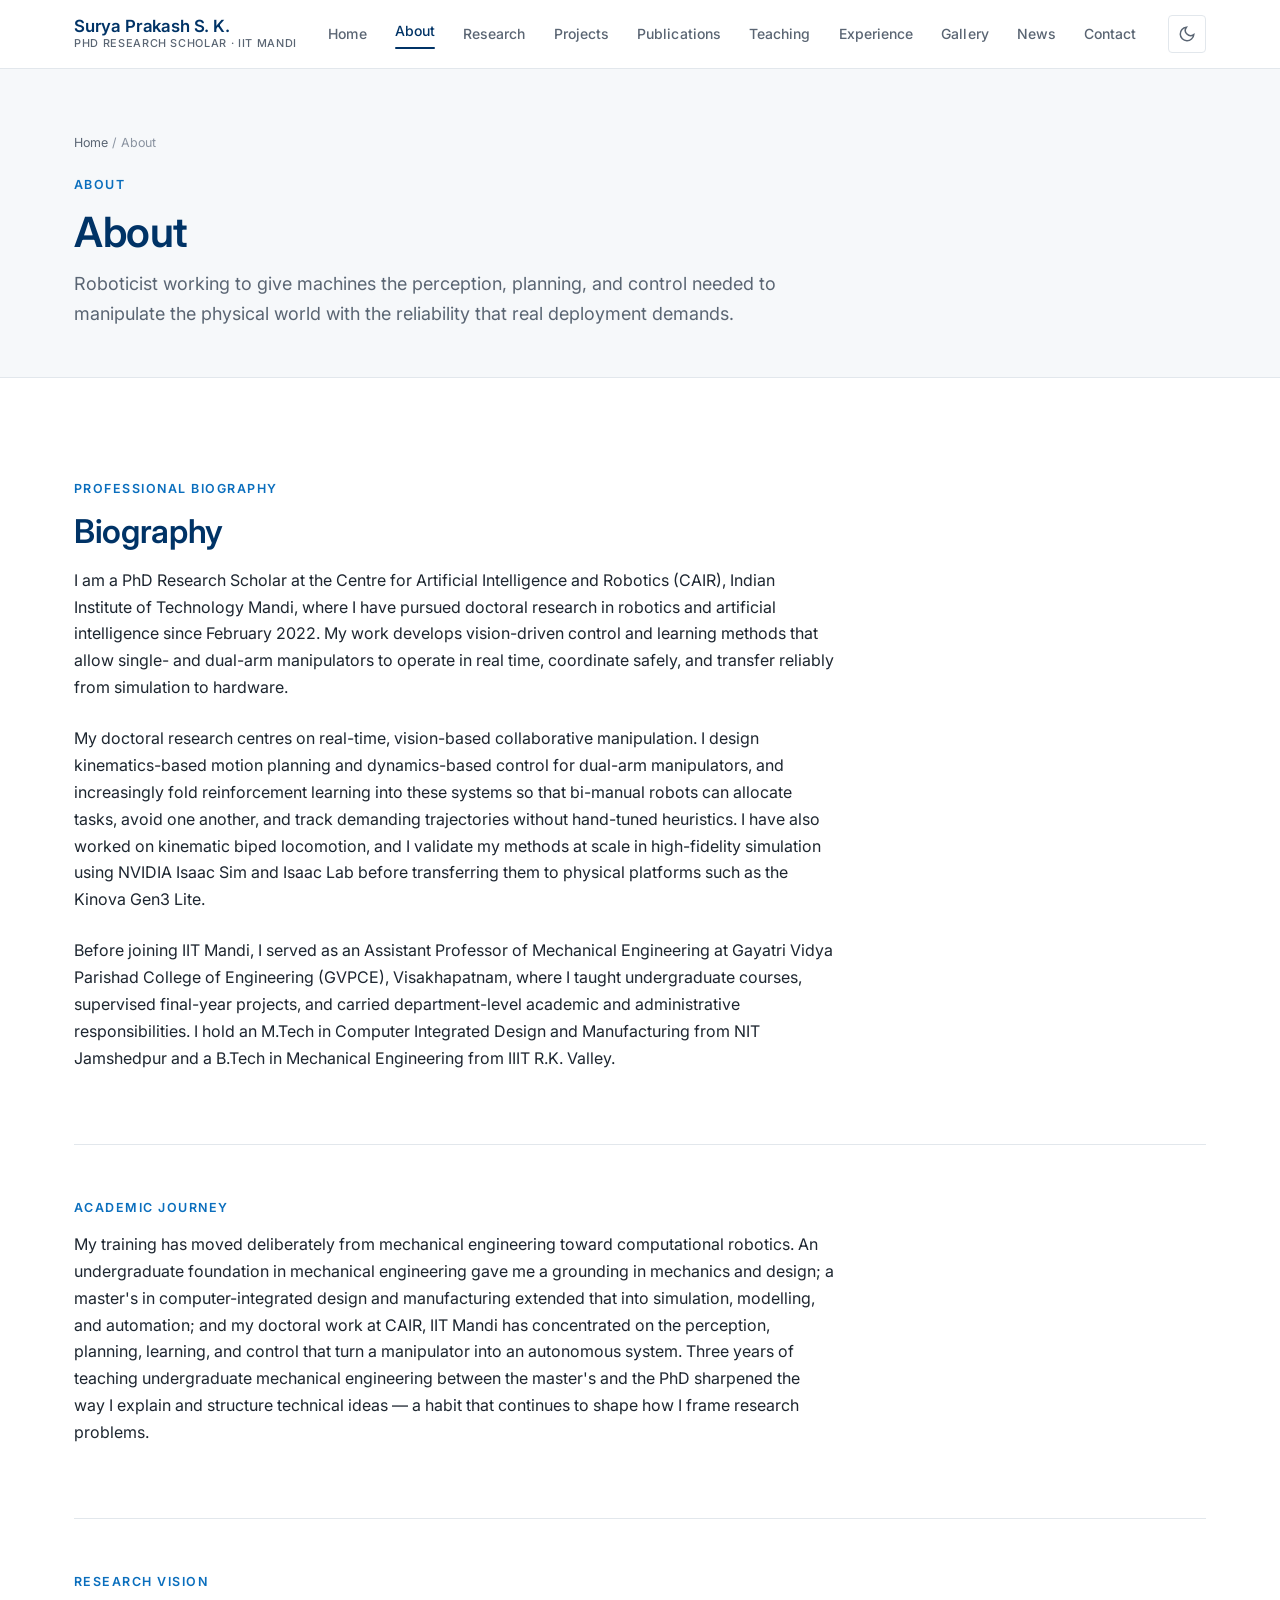
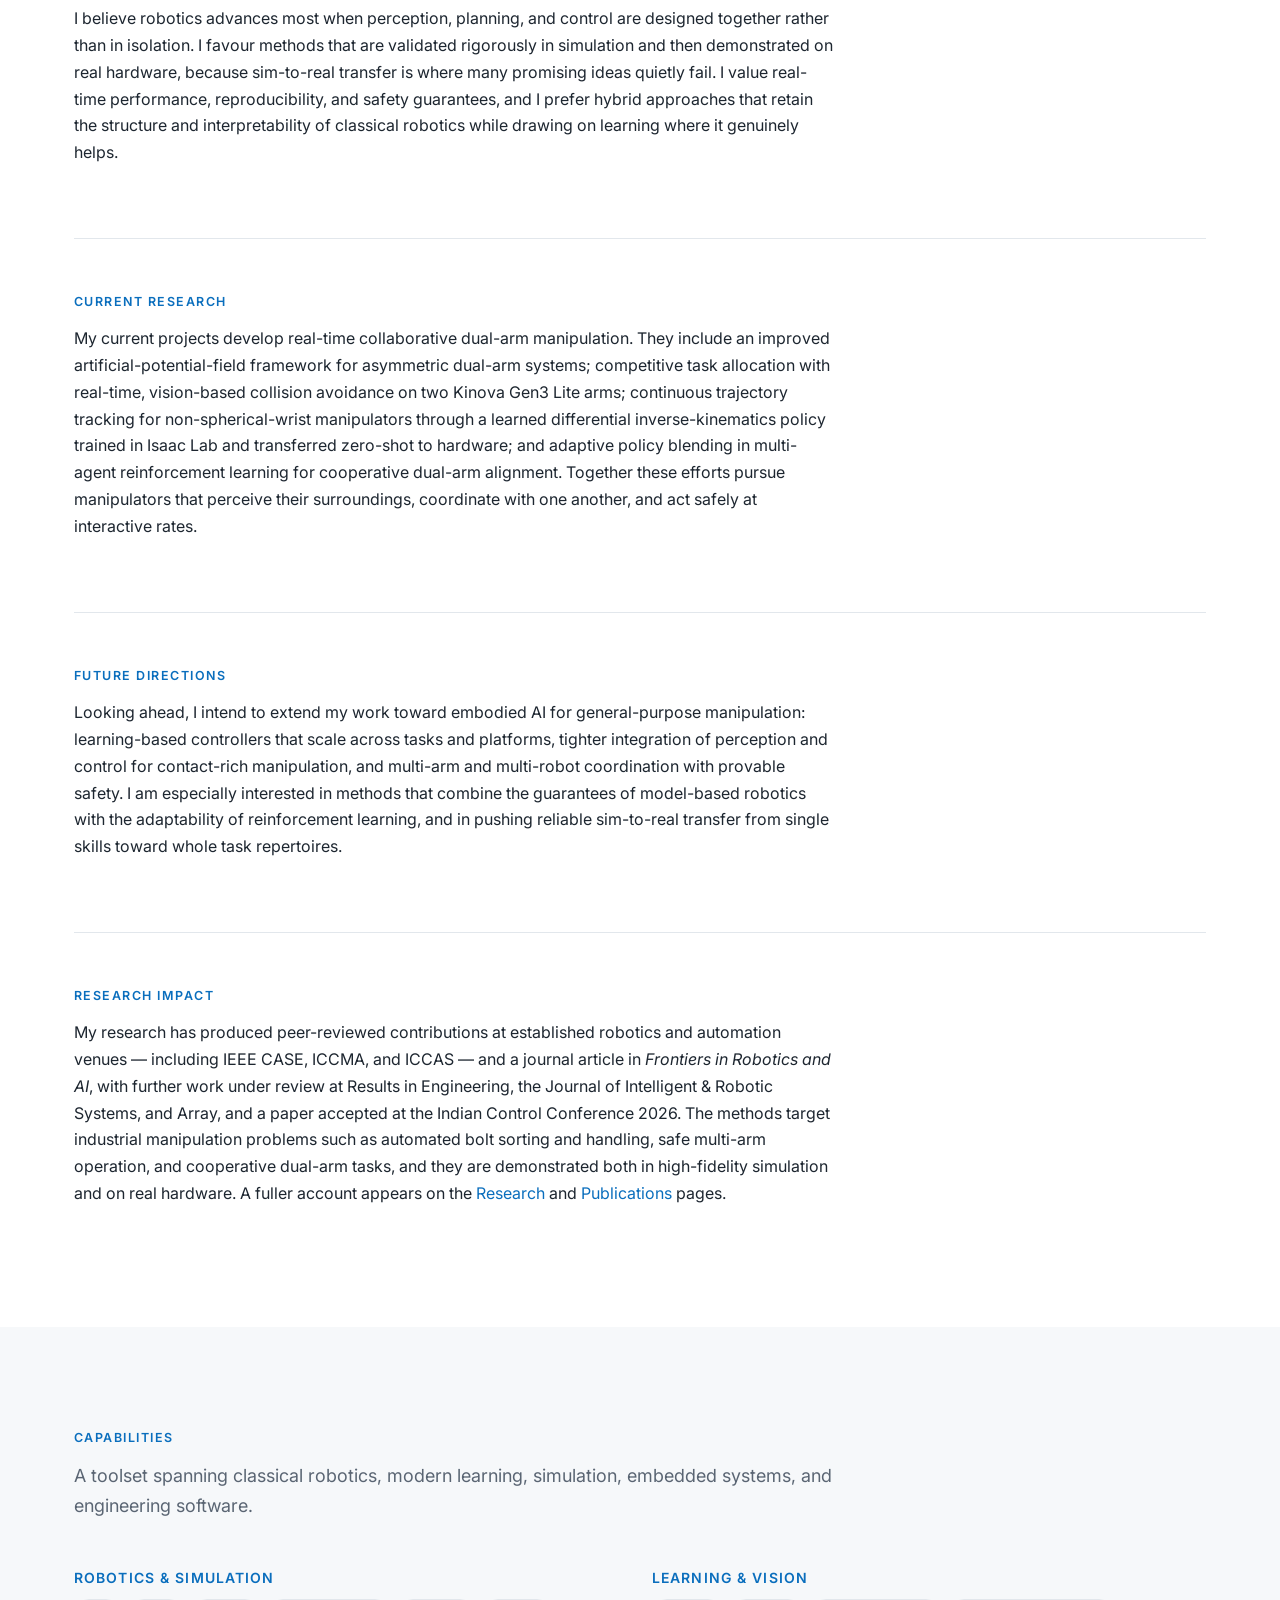
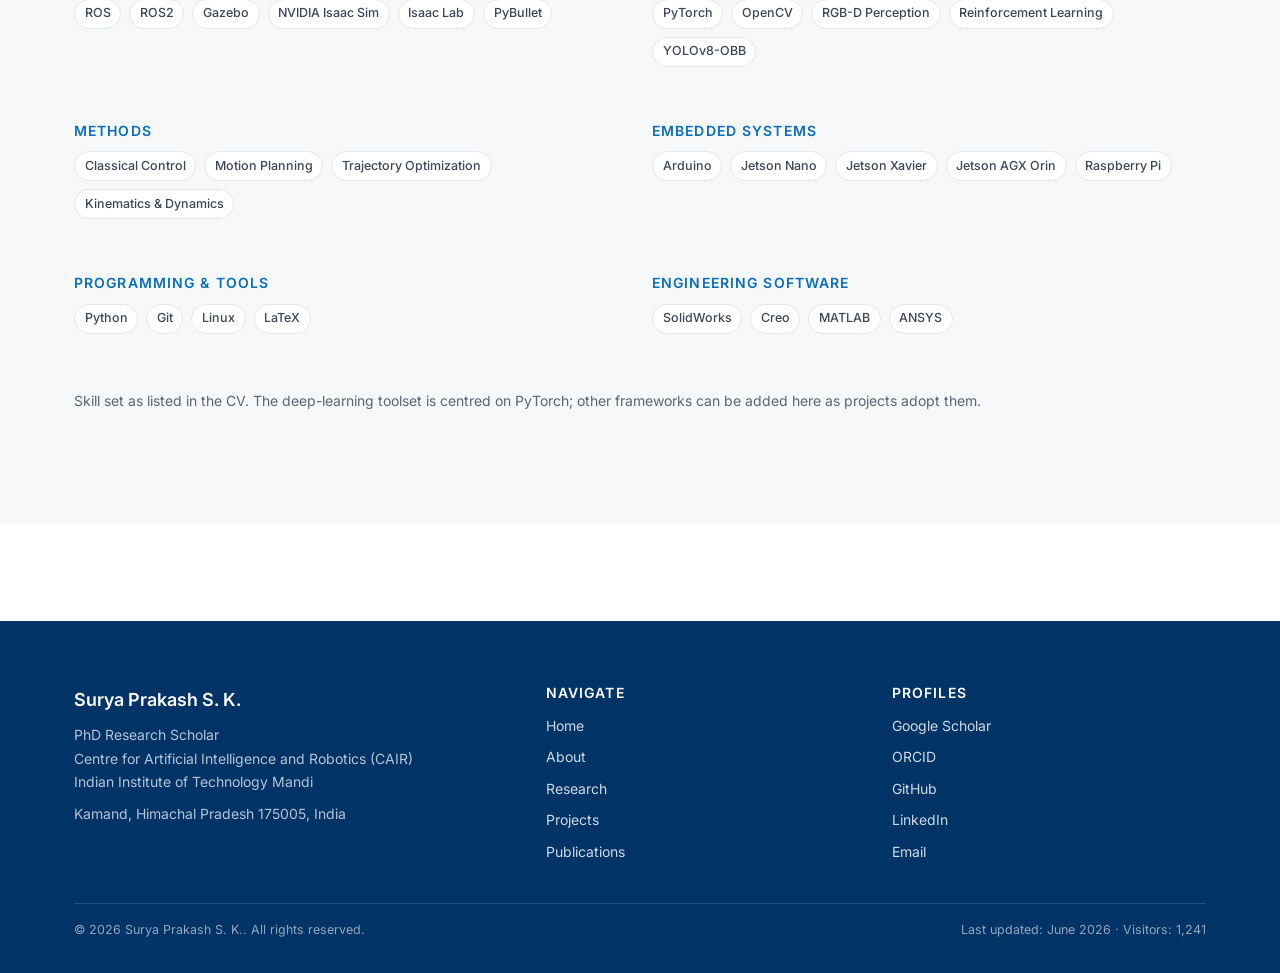
==== about.html @ 0692756a "Update venues, remove home news section, merge research vision/philosophy, dedupe About headings Co-" ====
<!DOCTYPE html>
<html lang="en" data-theme="light">
<head>
  <meta charset="UTF-8">
  <meta name="viewport" content="width=device-width, initial-scale=1.0">
  <title>About — Surya Prakash S. K. | Robotics &amp; AI, IIT Mandi</title>
  <meta name="description" content="Biography, academic journey, research vision and philosophy of Surya Prakash S. K., PhD Research Scholar at CAIR, IIT Mandi.">
  <meta name="author" content="Surya Prakash S. K.">
  <meta name="keywords" content="Robotics, Robot Learning, Reinforcement Learning, Dual-Arm Manipulation, Motion Planning, Computer Vision, Embodied AI, Isaac Sim, Isaac Lab, IIT Mandi, CAIR">
  <link rel="canonical" href="https://suryaroboticarm.github.io/mesksp.github.io/about.html">

  <!-- Open Graph / social -->
  <meta property="og:type" content="profile">
  <meta property="og:title" content="About — Surya Prakash S. K.">
  <meta property="og:description" content="Biography, research vision, and philosophy.">
  <meta property="og:url" content="https://suryaroboticarm.github.io/mesksp.github.io/about.html">
  <meta name="twitter:card" content="summary">

  <!-- Fonts -->
  <link rel="preconnect" href="https://fonts.googleapis.com">
  <link rel="preconnect" href="https://fonts.gstatic.com" crossorigin>
  <link href="https://fonts.googleapis.com/css2?family=Inter:wght@400;500;600;700&family=Source+Serif+4:opsz,wght@8..60,400;8..60,600&family=Source+Sans+3:wght@400;600&family=JetBrains+Mono:wght@400;500&display=swap" rel="stylesheet">

  <!-- Stylesheets -->
  <link rel="stylesheet" href="css/style.css">
  <link rel="stylesheet" href="css/responsive.css">
  <link rel="stylesheet" href="css/animations.css">

  <!-- Theme guard: apply saved/system theme before first paint -->
  <script>
    (function () {
      try {
        var t = localStorage.getItem('sp_theme');
        if (t !== 'light' && t !== 'dark') {
          t = (window.matchMedia && window.matchMedia('(prefers-color-scheme: dark)').matches) ? 'dark' : 'light';
        }
        document.documentElement.setAttribute('data-theme', t);
      } catch (e) {}
    })();
  </script>

  <!-- Schema.org Person metadata -->
  <script type="application/ld+json">
  {
    "@context": "https://schema.org",
    "@type": "Person",
    "name": "Surya Prakash S. K.",
    "jobTitle": "PhD Research Scholar",
    "affiliation": {
      "@type": "CollegeOrUniversity",
      "name": "Indian Institute of Technology Mandi"
    },
    "worksFor": {
      "@type": "Organization",
      "name": "Centre for Artificial Intelligence and Robotics (CAIR), IIT Mandi"
    },
    "email": "mailto:s.surya1754@gmail.com",
    "url": "https://suryaroboticarm.github.io/mesksp.github.io/",
    "sameAs": ["https://www.linkedin.com/in/surya-prakash-s-k-7517b2157/"],
    "knowsAbout": ["Robotics", "Robot Learning", "Reinforcement Learning", "Motion Planning", "Computer Vision", "Vision-Based Manipulation", "Dual-Arm Manipulation", "Embodied AI", "Robot Control"]
  }
  </script>
</head>
<body>
  <a class="skip-link" href="#main">Skip to content</a>
  <!-- Header injected by components.js -->
  <div id="site-header"></div>

  <main id="main">
    <!-- ================= PAGE INTRO ================= -->
    <section class="page-intro">
      <div class="container">
        <nav class="breadcrumb" aria-label="Breadcrumb"><a href="index.html">Home</a> / About</nav>
        <span class="eyebrow">About</span>
        <h1>About</h1>
        <p>Roboticist working to give machines the perception, planning, and control needed to manipulate the physical world with the reliability that real deployment demands.</p>
      </div>
    </section>

    <!-- ================= BIOGRAPHY ================= -->
    <section class="section">
      <div class="container">
        <div class="grid" style="grid-template-columns: 1fr; gap: var(--sp-7);">
          <div class="prose reveal">
            <span class="eyebrow">Professional biography</span>
            <h2>Biography</h2>
            <p>I am a PhD Research Scholar at the Centre for Artificial Intelligence and Robotics (CAIR), Indian Institute of Technology Mandi, where I have pursued doctoral research in robotics and artificial intelligence since February 2022. My work develops vision-driven control and learning methods that allow single- and dual-arm manipulators to operate in real time, coordinate safely, and transfer reliably from simulation to hardware.</p>
            <p>My doctoral research centres on real-time, vision-based collaborative manipulation. I design kinematics-based motion planning and dynamics-based control for dual-arm manipulators, and increasingly fold reinforcement learning into these systems so that bi-manual robots can allocate tasks, avoid one another, and track demanding trajectories without hand-tuned heuristics. I have also worked on kinematic biped locomotion, and I validate my methods at scale in high-fidelity simulation using NVIDIA Isaac Sim and Isaac Lab before transferring them to physical platforms such as the Kinova Gen3 Lite.</p>
            <p>Before joining IIT Mandi, I served as an Assistant Professor of Mechanical Engineering at Gayatri Vidya Parishad College of Engineering (GVPCE), Visakhapatnam, where I taught undergraduate courses, supervised final-year projects, and carried department-level academic and administrative responsibilities. I hold an M.Tech in Computer Integrated Design and Manufacturing from NIT Jamshedpur and a B.Tech in Mechanical Engineering from IIIT R.K. Valley.</p>
          </div>

          <hr class="rule">

          <div class="prose reveal">
            <span class="eyebrow">Academic journey</span>
            <p>My training has moved deliberately from mechanical engineering toward computational robotics. An undergraduate foundation in mechanical engineering gave me a grounding in mechanics and design; a master's in computer-integrated design and manufacturing extended that into simulation, modelling, and automation; and my doctoral work at CAIR, IIT Mandi has concentrated on the perception, planning, learning, and control that turn a manipulator into an autonomous system. Three years of teaching undergraduate mechanical engineering between the master's and the PhD sharpened the way I explain and structure technical ideas — a habit that continues to shape how I frame research problems.</p>
          </div>

          <hr class="rule">

          <div class="prose reveal">
            <span class="eyebrow">Research vision</span>
            <p>I believe robotics advances most when perception, planning, and control are designed together rather than in isolation. I favour methods that are validated rigorously in simulation and then demonstrated on real hardware, because sim-to-real transfer is where many promising ideas quietly fail. I value real-time performance, reproducibility, and safety guarantees, and I prefer hybrid approaches that retain the structure and interpretability of classical robotics while drawing on learning where it genuinely helps.</p>
          </div>

          <hr class="rule">

          <div class="prose reveal">
            <span class="eyebrow">Current research</span>
            <p>My current projects develop real-time collaborative dual-arm manipulation. They include an improved artificial-potential-field framework for asymmetric dual-arm systems; competitive task allocation with real-time, vision-based collision avoidance on two Kinova Gen3 Lite arms; continuous trajectory tracking for non-spherical-wrist manipulators through a learned differential inverse-kinematics policy trained in Isaac Lab and transferred zero-shot to hardware; and adaptive policy blending in multi-agent reinforcement learning for cooperative dual-arm alignment. Together these efforts pursue manipulators that perceive their surroundings, coordinate with one another, and act safely at interactive rates.</p>
          </div>

          <hr class="rule">

          <div class="prose reveal">
            <span class="eyebrow">Future directions</span>
            <p>Looking ahead, I intend to extend my work toward embodied AI for general-purpose manipulation: learning-based controllers that scale across tasks and platforms, tighter integration of perception and control for contact-rich manipulation, and multi-arm and multi-robot coordination with provable safety. I am especially interested in methods that combine the guarantees of model-based robotics with the adaptability of reinforcement learning, and in pushing reliable sim-to-real transfer from single skills toward whole task repertoires.</p>
          </div>

          <hr class="rule">

          <div class="prose reveal">
            <span class="eyebrow">Research impact</span>
            <p>My research has produced peer-reviewed contributions at established robotics and automation venues — including IEEE CASE, ICCMA, and ICCAS — and a journal article in <em>Frontiers in Robotics and AI</em>, with further work under review at Results in Engineering, the Journal of Intelligent &amp; Robotic Systems, and Array, and a paper accepted at the Indian Control Conference 2026. The methods target industrial manipulation problems such as automated bolt sorting and handling, safe multi-arm operation, and cooperative dual-arm tasks, and they are demonstrated both in high-fidelity simulation and on real hardware. A fuller account appears on the <a href="research.html">Research</a> and <a href="publications.html">Publications</a> pages.</p>
          </div>
        </div>
      </div>
    </section>

    <!-- ================= TECHNICAL SKILLS ================= -->
    <section class="section section--alt">
      <div class="container">
        <div class="section-head reveal">
          <span class="eyebrow">Capabilities</span>
          <p>A toolset spanning classical robotics, modern learning, simulation, embedded systems, and engineering software.</p>
        </div>

        <div class="grid grid-2 reveal">
          <div class="skill-group">
            <h4>Robotics &amp; Simulation</h4>
            <div class="skill-list">
              <span class="tag">ROS</span><span class="tag">ROS2</span><span class="tag">Gazebo</span>
              <span class="tag">NVIDIA Isaac Sim</span><span class="tag">Isaac Lab</span><span class="tag">PyBullet</span>
            </div>
          </div>
          <div class="skill-group">
            <h4>Learning &amp; Vision</h4>
            <div class="skill-list">
              <span class="tag">PyTorch</span><span class="tag">OpenCV</span><span class="tag">RGB-D Perception</span>
              <span class="tag">Reinforcement Learning</span><span class="tag">YOLOv8-OBB</span>
            </div>
          </div>
          <div class="skill-group">
            <h4>Methods</h4>
            <div class="skill-list">
              <span class="tag">Classical Control</span><span class="tag">Motion Planning</span>
              <span class="tag">Trajectory Optimization</span><span class="tag">Kinematics &amp; Dynamics</span>
            </div>
          </div>
          <div class="skill-group">
            <h4>Embedded Systems</h4>
            <div class="skill-list">
              <span class="tag">Arduino</span><span class="tag">Jetson Nano</span><span class="tag">Jetson Xavier</span>
              <span class="tag">Jetson AGX Orin</span><span class="tag">Raspberry Pi</span>
            </div>
          </div>
          <div class="skill-group">
            <h4>Programming &amp; Tools</h4>
            <div class="skill-list">
              <span class="tag">Python</span><span class="tag">Git</span><span class="tag">Linux</span><span class="tag">LaTeX</span>
            </div>
          </div>
          <div class="skill-group">
            <h4>Engineering Software</h4>
            <div class="skill-list">
              <span class="tag">SolidWorks</span><span class="tag">Creo</span><span class="tag">MATLAB</span><span class="tag">ANSYS</span>
            </div>
          </div>
        </div>
        <p class="muted" style="margin-top: var(--sp-5); font-size: var(--fs-sm);">Skill set as listed in the CV. The deep-learning toolset is centred on PyTorch; other frameworks can be added here as projects adopt them.</p>
      </div>
    </section>
  </main>

  <!-- Footer injected by components.js -->
  <div id="site-footer"></div>

  <!-- Scripts (order matters: config → theme → renderers → bootstrap) -->
  <script src="js/components.js"></script>
  <script src="js/darkmode.js"></script>
  <script src="js/main.js"></script>
</body>
</html>
---- css/style.css ----
/* ==========================================================================
   Surya Prakash S. K. — Academic Research Website
   style.css  |  Core design system: tokens, typography, layout, components
   --------------------------------------------------------------------------
   Section index:
     1.  Design tokens (color, type, spacing, theming)
     2.  Reset & base elements
     3.  Typography scale
     4.  Layout primitives (container, section, grid)
     5.  Site header / sticky navigation
     6.  Site footer
     7.  Buttons & links
     8.  Eyebrows, dividers, section headers
     9.  Hero (home)
     10. Cards (research, project, publication, news, gallery)
     11. Profile / contact link rail
     12. Tables, badges, tags, pills
     13. Timeline
     14. Stats band
     15. Forms / search & filter controls
     16. Skill matrix
     17. Back-to-top, utilities, accessibility
   ========================================================================== */

/* ==========================================================================
   1. DESIGN TOKENS
   ========================================================================== */
:root {
  /* Brand palette ------------------------------------------------------- */
  --navy:           #003366;   /* primary institutional navy            */
  --navy-700:       #002a52;   /* deep navy for hovers / footer         */
  --navy-300:       #2f5c8a;   /* lighter navy for secondary accents    */
  --accent:         #0a6ebd;   /* restrained link / focus accent        */
  --accent-soft:    #e8f0f8;   /* faint navy tint for fills             */

  /* Neutral ramp -------------------------------------------------------- */
  --black:          #14181d;
  --ink:            #1d2630;   /* primary body text                     */
  --gray-700:       #3c4655;
  --gray-500:       #5a6573;   /* secondary text                        */
  --gray-400:       #8a93a0;
  --gray-300:       #c3cad3;
  --gray-200:       #e2e7ec;   /* hairline rules                        */
  --gray-100:       #eef1f4;   /* subtle surfaces                       */
  --gray-50:        #f6f8fa;   /* page alt surface                      */
  --white:          #ffffff;

  /* Semantic surface / text (light theme defaults) ---------------------- */
  --bg:             var(--white);
  --bg-alt:         var(--gray-50);
  --surface:        var(--white);
  --surface-2:      var(--gray-50);
  --text:           var(--ink);
  --text-soft:      var(--gray-500);
  --text-faint:     var(--gray-400);
  --heading:        var(--navy);
  --rule:           var(--gray-200);
  --rule-strong:    var(--gray-300);
  --link:           var(--accent);
  --link-hover:     var(--navy);
  --chip-bg:        var(--gray-100);
  --chip-text:      var(--gray-700);
  --header-bg:      rgba(255, 255, 255, 0.88);
  --shadow-sm:      0 1px 2px rgba(20, 24, 29, 0.05);
  --shadow-md:      0 6px 22px rgba(20, 24, 29, 0.08);
  --shadow-lg:      0 14px 40px rgba(20, 24, 29, 0.10);

  /* Typography ---------------------------------------------------------- */
  --font-sans: "Inter", "Source Sans 3", "Roboto", system-ui, -apple-system,
               "Segoe UI", Helvetica, Arial, sans-serif;
  --font-serif: "Source Serif 4", Georgia, "Times New Roman", serif;
  --font-mono: "JetBrains Mono", ui-monospace, "SFMono-Regular", Menlo,
               Consolas, monospace;

  /* Modular type scale (1.200 minor third) ------------------------------ */
  --fs-xs:   0.78rem;
  --fs-sm:   0.875rem;
  --fs-base: 1rem;
  --fs-md:   1.125rem;
  --fs-lg:   1.35rem;
  --fs-xl:   1.62rem;
  --fs-2xl:  2.05rem;
  --fs-3xl:  2.6rem;
  --fs-4xl:  3.35rem;

  --lh-tight: 1.18;
  --lh-snug:  1.35;
  --lh-body:  1.68;

  /* Spacing scale ------------------------------------------------------- */
  --sp-1: 0.25rem;
  --sp-2: 0.5rem;
  --sp-3: 0.75rem;
  --sp-4: 1rem;
  --sp-5: 1.5rem;
  --sp-6: 2rem;
  --sp-7: 3rem;
  --sp-8: 4rem;
  --sp-9: 6rem;

  /* Geometry ------------------------------------------------------------ */
  --radius-sm: 4px;
  --radius:    8px;
  --radius-lg: 14px;
  --maxw:      1180px;
  --maxw-prose: 760px;
  --header-h:  68px;

  --transition: 180ms cubic-bezier(0.4, 0, 0.2, 1);
}

/* Dark theme override -------------------------------------------------- */
:root[data-theme="dark"] {
  --bg:          #0e141b;
  --bg-alt:      #121a23;
  --surface:     #161f29;
  --surface-2:   #1b2530;
  --text:        #dde3ea;
  --text-soft:   #9aa6b4;
  --text-faint:  #6f7c8b;
  --heading:     #cfe0f3;
  --rule:        #243140;
  --rule-strong: #324153;
  --link:        #5aa9e6;
  --link-hover:  #8fc4f0;
  --chip-bg:     #1d2935;
  --chip-text:   #c0cad6;
  --accent-soft: #14283c;
  --header-bg:   rgba(14, 20, 27, 0.86);
  --shadow-sm:   0 1px 2px rgba(0, 0, 0, 0.4);
  --shadow-md:   0 6px 22px rgba(0, 0, 0, 0.45);
  --shadow-lg:   0 14px 40px rgba(0, 0, 0, 0.5);
}

/* ==========================================================================
   2. RESET & BASE
   ========================================================================== */
*, *::before, *::after { box-sizing: border-box; }

html {
  scroll-behavior: smooth;
  scroll-padding-top: calc(var(--header-h) + 12px);
  -webkit-text-size-adjust: 100%;
}

body {
  margin: 0;
  font-family: var(--font-sans);
  font-size: var(--fs-base);
  line-height: var(--lh-body);
  color: var(--text);
  background: var(--bg);
  font-feature-settings: "kern", "liga", "calt";
  -webkit-font-smoothing: antialiased;
  -moz-osx-font-smoothing: grayscale;
  transition: background-color var(--transition), color var(--transition);
}

img, svg, video { max-width: 100%; height: auto; display: block; }
ul, ol { margin: 0; padding: 0; }
li { list-style: none; }

a { color: var(--link); text-decoration: none; transition: color var(--transition); }
a:hover { color: var(--link-hover); }

::selection { background: var(--navy); color: #fff; }

/* ==========================================================================
   3. TYPOGRAPHY
   ========================================================================== */
h1, h2, h3, h4 {
  color: var(--heading);
  line-height: var(--lh-tight);
  margin: 0 0 var(--sp-4);
  font-weight: 600;
  letter-spacing: -0.01em;
}
h1 { font-size: var(--fs-3xl); }
h2 { font-size: var(--fs-2xl); }
h3 { font-size: var(--fs-xl); }
h4 { font-size: var(--fs-lg); }

p { margin: 0 0 var(--sp-4); color: var(--text); }
p.lead {
  font-size: var(--fs-md);
  line-height: var(--lh-body);
  color: var(--text-soft);
}

strong { font-weight: 650; color: var(--text); }
small { font-size: var(--fs-sm); color: var(--text-soft); }

.serif { font-family: var(--font-serif); }
.mono  { font-family: var(--font-mono); }

/* ==========================================================================
   4. LAYOUT PRIMITIVES
   ========================================================================== */
.container {
  width: 100%;
  max-width: var(--maxw);
  margin-inline: auto;
  padding-inline: var(--sp-5);
}

.section { padding-block: var(--sp-9); }
.section--tight { padding-block: var(--sp-8); }
.section--alt { background: var(--bg-alt); }

.prose { max-width: var(--maxw-prose); }
.prose p { margin-bottom: var(--sp-5); }
.prose h3 { margin-top: var(--sp-6); margin-bottom: var(--sp-3); font-size: var(--fs-lg); }

/* Reusable bulleted list (the global reset removes markers by default) */
ul.bullets { padding-left: var(--sp-5); margin-bottom: var(--sp-5); }
ul.bullets li { list-style: disc; margin-bottom: var(--sp-2); color: var(--text); }
.prose ul.bullets li { margin-bottom: var(--sp-2); }

.grid { display: grid; gap: var(--sp-5); }
.grid-2 { grid-template-columns: repeat(2, 1fr); }
.grid-3 { grid-template-columns: repeat(3, 1fr); }
.grid-auto { grid-template-columns: repeat(auto-fill, minmax(300px, 1fr)); }

.stack-1 > * + * { margin-top: var(--sp-1); }
.stack-2 > * + * { margin-top: var(--sp-2); }
.stack-3 > * + * { margin-top: var(--sp-3); }

/* ==========================================================================
   5. SITE HEADER / STICKY NAVIGATION
   ========================================================================== */
.site-header {
  position: sticky;
  top: 0;
  z-index: 100;
  background: var(--header-bg);
  backdrop-filter: saturate(180%) blur(12px);
  -webkit-backdrop-filter: saturate(180%) blur(12px);
  border-bottom: 1px solid var(--rule);
}
.nav {
  display: flex;
  align-items: center;
  justify-content: space-between;
  height: var(--header-h);
  gap: var(--sp-4);
}
.nav__brand {
  display: flex;
  flex-direction: column;
  line-height: 1.05;
  color: var(--heading);
  font-weight: 600;
}
.nav__brand .name { font-size: 1.05rem; letter-spacing: -0.01em; }
.nav__brand .role {
  font-size: 0.68rem;
  font-weight: 500;
  letter-spacing: 0.06em;
  text-transform: uppercase;
  color: var(--text-soft);
  margin-top: 2px;
}
.nav__menu {
  display: flex;
  align-items: center;
  gap: var(--sp-1);
}
.nav__link {
  display: inline-block;
  padding: var(--sp-2) var(--sp-3);
  font-size: var(--fs-sm);
  font-weight: 500;
  color: var(--text-soft);
  border-radius: var(--radius-sm);
  letter-spacing: 0.005em;
}
.nav__link:hover { color: var(--heading); background: var(--chip-bg); }
.nav__link.is-active { color: var(--navy); }
:root[data-theme="dark"] .nav__link.is-active { color: var(--link); }
.nav__link.is-active::after {
  content: "";
  display: block;
  height: 2px;
  background: var(--navy);
  margin-top: 4px;
  border-radius: 2px;
}
:root[data-theme="dark"] .nav__link.is-active::after { background: var(--link); }

.nav__controls { display: flex; align-items: center; gap: var(--sp-2); }

.icon-btn {
  display: inline-flex;
  align-items: center;
  justify-content: center;
  width: 38px; height: 38px;
  border: 1px solid var(--rule);
  background: var(--surface);
  color: var(--text-soft);
  border-radius: var(--radius-sm);
  cursor: pointer;
  transition: var(--transition);
}
.icon-btn:hover { color: var(--heading); border-color: var(--rule-strong); }
.icon-btn svg { width: 18px; height: 18px; }

.nav__toggle { display: none; }

/* Mobile menu panel */
.nav__menu.is-open { display: flex; }

/* ==========================================================================
   6. SITE FOOTER
   ========================================================================== */
.site-footer {
  background: var(--navy);
  color: #cfdae7;
  padding-block: var(--sp-8) var(--sp-6);
  margin-top: var(--sp-9);
}
:root[data-theme="dark"] .site-footer { background: #0a121c; border-top: 1px solid var(--rule); }
.site-footer a { color: #cfdae7; }
.site-footer a:hover { color: #fff; }
.footer-grid {
  display: grid;
  grid-template-columns: 1.4fr 1fr 1fr;
  gap: var(--sp-6);
  margin-bottom: var(--sp-6);
}
.footer-grid h4 { color: #fff; font-size: var(--fs-sm); text-transform: uppercase; letter-spacing: 0.08em; margin-bottom: var(--sp-3); }
.footer-grid .brand-name { font-size: var(--fs-md); color: #fff; font-weight: 600; }
.footer-grid p, .footer-grid li { font-size: var(--fs-sm); color: #b6c4d6; margin-bottom: var(--sp-2); }
.footer-bottom {
  border-top: 1px solid rgba(255,255,255,0.14);
  padding-top: var(--sp-4);
  display: flex;
  flex-wrap: wrap;
  justify-content: space-between;
  gap: var(--sp-2);
  font-size: var(--fs-xs);
  color: #93a6bd;
}

/* ==========================================================================
   7. BUTTONS & LINKS
   ========================================================================== */
.btn {
  display: inline-flex;
  align-items: center;
  gap: var(--sp-2);
  padding: 0.62rem 1.1rem;
  font-size: var(--fs-sm);
  font-weight: 550;
  font-family: inherit;
  border-radius: var(--radius-sm);
  border: 1px solid transparent;
  cursor: pointer;
  transition: var(--transition);
  white-space: nowrap;
}
.btn svg { width: 16px; height: 16px; }
.btn--primary { background: var(--navy); color: #fff; }
.btn--primary:hover { background: var(--navy-700); color: #fff; }
.btn--outline {
  background: var(--surface);
  color: var(--heading);
  border-color: var(--rule-strong);
}
.btn--outline:hover { border-color: var(--navy); color: var(--navy); }
:root[data-theme="dark"] .btn--outline:hover { color: var(--link); border-color: var(--link); }
.btn--ghost { background: transparent; color: var(--link); padding-inline: 0.4rem; }
.btn--sm { padding: 0.4rem 0.7rem; font-size: var(--fs-xs); }

.link-arrow { font-weight: 550; font-size: var(--fs-sm); display: inline-flex; align-items: center; gap: 4px; }
.link-arrow::after { content: "→"; transition: transform var(--transition); }
.link-arrow:hover::after { transform: translateX(3px); }

/* ==========================================================================
   8. EYEBROWS, DIVIDERS, SECTION HEADERS
   ========================================================================== */
.eyebrow {
  display: inline-block;
  font-size: var(--fs-xs);
  font-weight: 600;
  letter-spacing: 0.12em;
  text-transform: uppercase;
  color: var(--accent);
  margin-bottom: var(--sp-3);
}
.section-head { max-width: var(--maxw-prose); margin-bottom: var(--sp-7); }
.section-head h2 { margin-bottom: var(--sp-3); }
.section-head p { color: var(--text-soft); font-size: var(--fs-md); margin-bottom: 0; }

.rule { height: 1px; background: var(--rule); border: 0; margin: 0; }
.rule--accent { height: 3px; width: 56px; background: var(--navy); border-radius: 2px; margin-bottom: var(--sp-5); }
:root[data-theme="dark"] .rule--accent { background: var(--link); }

/* Page intro band */
.page-intro { padding-block: var(--sp-8) var(--sp-7); border-bottom: 1px solid var(--rule); background: var(--bg-alt); }
.page-intro h1 { margin-bottom: var(--sp-3); }
.page-intro p { max-width: var(--maxw-prose); color: var(--text-soft); font-size: var(--fs-md); margin-bottom: 0; }

/* Breadcrumb */
.breadcrumb { font-size: var(--fs-xs); color: var(--text-faint); margin-bottom: var(--sp-4); }
.breadcrumb a { color: var(--text-soft); }

/* ==========================================================================
   9. HERO (HOME)
   ========================================================================== */
.hero { padding-block: var(--sp-9); }
.hero__grid {
  display: grid;
  grid-template-columns: 1fr 320px;
  gap: var(--sp-8);
  align-items: start;
}
.hero__title {
  font-size: var(--fs-4xl);
  font-family: var(--font-serif);
  font-weight: 600;
  letter-spacing: -0.02em;
  margin-bottom: var(--sp-2);
}
.hero__subtitle { font-size: var(--fs-lg); color: var(--text); font-weight: 500; margin-bottom: var(--sp-1); }
.hero__affil { color: var(--text-soft); font-size: var(--fs-md); margin-bottom: var(--sp-5); }
.hero__interests { display: flex; flex-wrap: wrap; gap: var(--sp-2); margin-bottom: var(--sp-6); }
.hero__statement { max-width: 56ch; margin-bottom: var(--sp-6); }
.hero__statement p { font-size: var(--fs-md); line-height: var(--lh-body); }
.hero__actions { display: flex; flex-wrap: wrap; gap: var(--sp-3); margin-bottom: var(--sp-5); }

/* Profile photo placeholder */
.profile-photo {
  position: relative;
  width: 100%;
  aspect-ratio: 4 / 5;
  background: linear-gradient(160deg, var(--accent-soft), var(--gray-100));
  border: 1px solid var(--rule);
  border-radius: var(--radius-lg);
  overflow: hidden;
  display: flex;
  align-items: center;
  justify-content: center;
  text-align: center;
}
.profile-photo img { width: 100%; height: 100%; object-fit: cover; }
.profile-photo .ph-label {
  color: var(--text-faint);
  font-size: var(--fs-xs);
  letter-spacing: 0.04em;
  padding: var(--sp-4);
}
.profile-card {
  margin-top: var(--sp-4);
  border: 1px solid var(--rule);
  border-radius: var(--radius);
  padding: var(--sp-4);
  background: var(--surface);
}
.profile-card dl { margin: 0; display: grid; grid-template-columns: auto 1fr; gap: var(--sp-2) var(--sp-3); }
.profile-card dt { font-size: var(--fs-xs); text-transform: uppercase; letter-spacing: 0.06em; color: var(--text-faint); }
.profile-card dd { margin: 0; font-size: var(--fs-sm); }

/* ==========================================================================
   10. CARDS
   ========================================================================== */
.card {
  background: var(--surface);
  border: 1px solid var(--rule);
  border-radius: var(--radius);
  padding: var(--sp-5);
  transition: var(--transition);
}
.card:hover { border-color: var(--rule-strong); box-shadow: var(--shadow-md); }
.card h3 { font-size: var(--fs-lg); margin-bottom: var(--sp-2); }
.card h3 a { color: inherit; }
.card .card__meta { font-size: var(--fs-xs); color: var(--text-faint); text-transform: uppercase; letter-spacing: 0.06em; margin-bottom: var(--sp-2); }
.card p { font-size: var(--fs-sm); color: var(--text-soft); }

/* Media placeholder inside cards */
.media-ph {
  aspect-ratio: 16 / 9;
  background:
    repeating-linear-gradient(45deg, var(--gray-100) 0 12px, var(--gray-50) 12px 24px);
  border: 1px solid var(--rule);
  border-radius: var(--radius-sm);
  display: flex;
  align-items: center;
  justify-content: center;
  color: var(--text-faint);
  font-size: var(--fs-xs);
  letter-spacing: 0.04em;
  margin-bottom: var(--sp-4);
}
:root[data-theme="dark"] .media-ph {
  background: repeating-linear-gradient(45deg, var(--surface-2) 0 12px, var(--surface) 12px 24px);
}

/* Featured research card (large, two-column) */
.feature-card {
  display: grid;
  grid-template-columns: 300px 1fr;
  gap: var(--sp-6);
  align-items: stretch;
  border: 1px solid var(--rule);
  border-radius: var(--radius-lg);
  padding: var(--sp-6);
  background: var(--surface);
  margin-bottom: var(--sp-6);
}
.feature-card .media-ph { aspect-ratio: 3 / 4; height: 100%; margin: 0; }
.feature-card h3 { font-size: var(--fs-xl); }
.feature-card .fc-block { margin-bottom: var(--sp-4); }
.feature-card .fc-block h4 {
  font-size: var(--fs-xs);
  text-transform: uppercase;
  letter-spacing: 0.08em;
  color: var(--accent);
  margin-bottom: var(--sp-1);
}
.feature-card .fc-block p { font-size: var(--fs-sm); margin-bottom: 0; color: var(--text); }
.feature-card ul.contrib { padding-left: var(--sp-5); }
.feature-card ul.contrib li { list-style: disc; font-size: var(--fs-sm); color: var(--text); margin-bottom: var(--sp-1); }

/* Research theme card */
.theme-card { border-left: 3px solid var(--navy); padding-left: var(--sp-5); }
:root[data-theme="dark"] .theme-card { border-left-color: var(--link); }
.theme-card .theme-num { font-family: var(--font-mono); font-size: var(--fs-sm); color: var(--text-faint); }

/* ==========================================================================
   11. CONTACT / SOCIAL LINK RAIL
   ========================================================================== */
.link-rail { display: flex; flex-wrap: wrap; gap: var(--sp-2); }
.link-rail a {
  display: inline-flex;
  align-items: center;
  gap: var(--sp-2);
  padding: var(--sp-2) var(--sp-3);
  border: 1px solid var(--rule);
  border-radius: var(--radius-sm);
  font-size: var(--fs-sm);
  color: var(--text-soft);
  background: var(--surface);
}
.link-rail a:hover { color: var(--navy); border-color: var(--rule-strong); }
:root[data-theme="dark"] .link-rail a:hover { color: var(--link); }
.link-rail svg { width: 16px; height: 16px; }

/* ==========================================================================
   12. TABLES, BADGES, TAGS, PILLS
   ========================================================================== */
.tag {
  display: inline-block;
  padding: 0.22rem 0.6rem;
  font-size: var(--fs-xs);
  font-weight: 500;
  background: var(--chip-bg);
  color: var(--chip-text);
  border-radius: 100px;
}
.tag--navy { background: var(--accent-soft); color: var(--navy); }
:root[data-theme="dark"] .tag--navy { color: var(--link); }

.badge {
  display: inline-block;
  padding: 0.16rem 0.5rem;
  font-size: 0.68rem;
  font-weight: 650;
  letter-spacing: 0.04em;
  text-transform: uppercase;
  border-radius: var(--radius-sm);
}
.badge--first   { background: #e7f3ea; color: #1d6b39; }
.badge--corr    { background: #eae7f6; color: #4a3691; }
.badge--best    { background: #fbf0d9; color: #8a5a06; }
.badge--review  { background: #fdeaea; color: #9a2c2c; }
.badge--accepted{ background: #e7f0f9; color: #14507f; }
.badge--published{ background: #e7f3ea; color: #1d6b39; }
:root[data-theme="dark"] .badge--first   { background: #16301f; color: #6cc187; }
:root[data-theme="dark"] .badge--corr    { background: #221b40; color: #a896e8; }
:root[data-theme="dark"] .badge--best    { background: #322405; color: #d6a544; }
:root[data-theme="dark"] .badge--review  { background: #361616; color: #e58a8a; }
:root[data-theme="dark"] .badge--accepted{ background: #14283c; color: #6ba9e0; }
:root[data-theme="dark"] .badge--published{ background: #16301f; color: #6cc187; }

/* ==========================================================================
   13. TIMELINE
   ========================================================================== */
.timeline { position: relative; padding-left: var(--sp-6); }
.timeline::before {
  content: ""; position: absolute; left: 7px; top: 6px; bottom: 6px;
  width: 2px; background: var(--rule);
}
.timeline__item { position: relative; padding-bottom: var(--sp-6); }
.timeline__item:last-child { padding-bottom: 0; }
.timeline__item::before {
  content: ""; position: absolute; left: calc(-1 * var(--sp-6) + 1px);
  top: 6px; width: 14px; height: 14px; border-radius: 50%;
  background: var(--surface); border: 3px solid var(--navy);
}
:root[data-theme="dark"] .timeline__item::before { border-color: var(--link); }
.timeline__date { font-family: var(--font-mono); font-size: var(--fs-xs); color: var(--text-faint); }
.timeline__title { font-size: var(--fs-md); font-weight: 600; color: var(--heading); margin: 2px 0; }
.timeline__org { font-size: var(--fs-sm); color: var(--text-soft); margin-bottom: var(--sp-2); }
.timeline__item ul.bullets { padding-left: var(--sp-5); }
.timeline__item ul.bullets li { list-style: disc; font-size: var(--fs-sm); color: var(--text); margin-bottom: var(--sp-1); }

/* ==========================================================================
   14. STATS BAND
   ========================================================================== */
.stats {
  display: grid;
  grid-template-columns: repeat(4, 1fr);
  gap: var(--sp-5);
  border-block: 1px solid var(--rule);
  padding-block: var(--sp-7);
}
.stat { text-align: center; }
.stat__num {
  font-family: var(--font-serif);
  font-size: var(--fs-3xl);
  font-weight: 600;
  color: var(--navy);
  line-height: 1;
}
:root[data-theme="dark"] .stat__num { color: var(--link); }
.stat__label { font-size: var(--fs-sm); color: var(--text-soft); margin-top: var(--sp-2); }

/* ==========================================================================
   15. FORMS / SEARCH & FILTER
   ========================================================================== */
.controls-bar {
  display: flex;
  flex-wrap: wrap;
  gap: var(--sp-3);
  align-items: center;
  margin-bottom: var(--sp-6);
}
.search-field {
  position: relative;
  flex: 1 1 280px;
}
.search-field input {
  width: 100%;
  padding: 0.62rem 0.9rem 0.62rem 2.3rem;
  font-family: inherit;
  font-size: var(--fs-sm);
  color: var(--text);
  background: var(--surface);
  border: 1px solid var(--rule-strong);
  border-radius: var(--radius-sm);
}
.search-field input:focus { outline: 2px solid var(--accent); outline-offset: 1px; border-color: var(--accent); }
.search-field svg {
  position: absolute; left: 0.75rem; top: 50%; transform: translateY(-50%);
  width: 16px; height: 16px; color: var(--text-faint);
}
.filter-group { display: flex; flex-wrap: wrap; gap: var(--sp-2); }
.filter-btn {
  padding: 0.4rem 0.85rem;
  font-size: var(--fs-sm);
  font-family: inherit;
  background: var(--surface);
  border: 1px solid var(--rule-strong);
  color: var(--text-soft);
  border-radius: 100px;
  cursor: pointer;
  transition: var(--transition);
}
.filter-btn:hover { border-color: var(--navy); color: var(--navy); }
.filter-btn.is-active { background: var(--navy); color: #fff; border-color: var(--navy); }
:root[data-theme="dark"] .filter-btn.is-active { background: var(--link); border-color: var(--link); color: #0e141b; }

.result-count { font-size: var(--fs-sm); color: var(--text-faint); margin-bottom: var(--sp-4); }
.empty-state {
  text-align: center;
  padding: var(--sp-8);
  color: var(--text-soft);
  border: 1px dashed var(--rule-strong);
  border-radius: var(--radius);
}

/* Form fields (contact) */
.field { margin-bottom: var(--sp-4); }
.field label { display: block; font-size: var(--fs-sm); font-weight: 550; margin-bottom: var(--sp-2); color: var(--text); }
.field input, .field textarea {
  width: 100%;
  padding: 0.7rem 0.9rem;
  font-family: inherit;
  font-size: var(--fs-sm);
  color: var(--text);
  background: var(--surface);
  border: 1px solid var(--rule-strong);
  border-radius: var(--radius-sm);
}
.field textarea { min-height: 140px; resize: vertical; }
.field input:focus, .field textarea:focus { outline: 2px solid var(--accent); outline-offset: 1px; border-color: var(--accent); }

/* ==========================================================================
   16. SKILL MATRIX
   ========================================================================== */
.skill-group { margin-bottom: var(--sp-6); }
.skill-group h4 {
  font-size: var(--fs-sm);
  text-transform: uppercase;
  letter-spacing: 0.08em;
  color: var(--accent);
  margin-bottom: var(--sp-3);
}
.skill-list { display: flex; flex-wrap: wrap; gap: var(--sp-2); }
.skill-list .tag { background: var(--surface); border: 1px solid var(--rule); }

/* ==========================================================================
   17. PUBLICATION ENTRY
   ========================================================================== */
.pub {
  border: 1px solid var(--rule);
  border-radius: var(--radius);
  padding: var(--sp-5);
  background: var(--surface);
  margin-bottom: var(--sp-4);
  transition: var(--transition);
}
.pub:hover { box-shadow: var(--shadow-sm); border-color: var(--rule-strong); }
.pub__top { display: flex; gap: var(--sp-2); flex-wrap: wrap; margin-bottom: var(--sp-2); }
.pub__title { font-size: var(--fs-md); font-weight: 600; color: var(--heading); margin-bottom: var(--sp-2); line-height: var(--lh-snug); }
.pub__authors { font-size: var(--fs-sm); color: var(--text); margin-bottom: var(--sp-1); }
.pub__authors .me { font-weight: 700; color: var(--navy); }
:root[data-theme="dark"] .pub__authors .me { color: var(--link); }
.pub__venue { font-size: var(--fs-sm); color: var(--text-soft); font-style: italic; margin-bottom: var(--sp-3); }
.pub__venue .year { font-style: normal; font-family: var(--font-mono); color: var(--text-faint); }
.pub__abstract { font-size: var(--fs-sm); color: var(--text-soft); margin-bottom: var(--sp-3); display: none; }
.pub.is-expanded .pub__abstract { display: block; }
.pub__keywords { display: flex; flex-wrap: wrap; gap: var(--sp-1); margin-bottom: var(--sp-3); }
.pub__actions { display: flex; flex-wrap: wrap; gap: var(--sp-2); align-items: center; }
.pub__bibtex {
  display: none;
  margin-top: var(--sp-3);
  background: var(--surface-2);
  border: 1px solid var(--rule);
  border-radius: var(--radius-sm);
  padding: var(--sp-3);
  font-family: var(--font-mono);
  font-size: var(--fs-xs);
  white-space: pre-wrap;
  color: var(--text-soft);
  overflow-x: auto;
}
.pub__bibtex.is-open { display: block; }

/* ==========================================================================
   18. GALLERY
   ========================================================================== */
.gallery-grid { display: grid; grid-template-columns: repeat(auto-fill, minmax(240px, 1fr)); gap: var(--sp-4); }
.gallery-item { border-radius: var(--radius); overflow: hidden; border: 1px solid var(--rule); }
.gallery-item .media-ph { aspect-ratio: 4/3; margin: 0; border: 0; border-radius: 0; }
.gallery-item .cap { padding: var(--sp-3); font-size: var(--fs-sm); color: var(--text-soft); }

/* ==========================================================================
   19. NEWS
   ========================================================================== */
.news-item {
  display: grid;
  grid-template-columns: 120px 1fr;
  gap: var(--sp-5);
  padding-block: var(--sp-4);
  border-bottom: 1px solid var(--rule);
}
.news-item:last-child { border-bottom: 0; }
.news-item .news-date { font-family: var(--font-mono); font-size: var(--fs-xs); color: var(--text-faint); padding-top: 3px; }
.news-item .news-body p { margin-bottom: 0; font-size: var(--fs-sm); }
.news-item .news-tag { margin-bottom: var(--sp-1); }

/* ==========================================================================
   20. BACK-TO-TOP & UTILITIES
   ========================================================================== */
.to-top {
  position: fixed;
  right: var(--sp-5);
  bottom: var(--sp-5);
  width: 44px; height: 44px;
  border-radius: 50%;
  background: var(--navy);
  color: #fff;
  border: 0;
  cursor: pointer;
  display: grid;
  place-items: center;
  opacity: 0;
  pointer-events: none;
  transform: translateY(10px);
  transition: var(--transition);
  z-index: 90;
  box-shadow: var(--shadow-md);
}
.to-top.is-visible { opacity: 1; pointer-events: auto; transform: translateY(0); }
.to-top:hover { background: var(--navy-700); }
.to-top svg { width: 20px; height: 20px; }

.skip-link {
  position: absolute;
  left: -999px;
  top: 8px;
  background: var(--navy);
  color: #fff;
  padding: var(--sp-2) var(--sp-4);
  border-radius: var(--radius-sm);
  z-index: 200;
}
.skip-link:focus { left: 8px; color: #fff; }

:focus-visible { outline: 2px solid var(--accent); outline-offset: 2px; border-radius: 2px; }

.text-center { text-align: center; }
.mt-0 { margin-top: 0; }
.mb-0 { margin-bottom: 0; }
.muted { color: var(--text-soft); }
.sr-only {
  position: absolute; width: 1px; height: 1px; padding: 0; margin: -1px;
  overflow: hidden; clip: rect(0,0,0,0); white-space: nowrap; border: 0;
}
.loading { color: var(--text-faint); font-size: var(--fs-sm); padding: var(--sp-5); }
---- css/responsive.css ----
/* ==========================================================================
   responsive.css  |  Breakpoints & adaptive layout
   --------------------------------------------------------------------------
   Strategy: desktop-first overrides at max-width breakpoints.
     - 1024px : tablet landscape
     -  820px : tablet portrait / large phone (nav collapses)
     -  560px : phone
   ========================================================================== */

/* ---------- Tablet landscape (<= 1024px) ---------- */
@media (max-width: 1024px) {
  :root { --header-h: 64px; }

  .hero__grid { grid-template-columns: 1fr 280px; gap: var(--sp-6); }
  .hero__title { font-size: var(--fs-3xl); }

  .feature-card { grid-template-columns: 240px 1fr; gap: var(--sp-5); }

  .grid-3 { grid-template-columns: repeat(2, 1fr); }
  .footer-grid { grid-template-columns: 1fr 1fr; }
}

/* ---------- Tablet portrait / nav collapse (<= 820px) ---------- */
@media (max-width: 820px) {
  .section { padding-block: var(--sp-8); }
  .section--tight { padding-block: var(--sp-7); }

  /* Collapse navigation into a slide-down panel */
  .nav__toggle { display: inline-flex; }
  .nav__menu {
    position: absolute;
    top: var(--header-h);
    left: 0;
    right: 0;
    flex-direction: column;
    align-items: stretch;
    gap: 0;
    background: var(--surface);
    border-bottom: 1px solid var(--rule);
    box-shadow: var(--shadow-md);
    padding: var(--sp-3);
    display: none;
  }
  .nav__menu.is-open { display: flex; }
  .nav__link { padding: var(--sp-3); font-size: var(--fs-base); border-radius: var(--radius-sm); }
  .nav__link.is-active::after { display: none; }
  .nav__link.is-active { background: var(--accent-soft); }

  /* Hero stacks: photo first */
  .hero { padding-block: var(--sp-7); }
  .hero__grid { grid-template-columns: 1fr; }
  .hero__media { max-width: 280px; order: -1; margin-bottom: var(--sp-5); }
  .hero__title { font-size: var(--fs-2xl); }

  /* Feature card stacks */
  .feature-card { grid-template-columns: 1fr; }
  .feature-card .media-ph { aspect-ratio: 16/9; }

  /* Timeline tighter */
  .news-item { grid-template-columns: 90px 1fr; gap: var(--sp-3); }
}

/* ---------- Phone (<= 560px) ---------- */
@media (max-width: 560px) {
  :root {
    --fs-3xl: 2rem;
    --fs-2xl: 1.7rem;
    --fs-4xl: 2.4rem;
  }
  .container { padding-inline: var(--sp-4); }

  .grid-2, .grid-3, .grid-auto { grid-template-columns: 1fr; }

  .stats { grid-template-columns: repeat(2, 1fr); gap: var(--sp-6) var(--sp-4); }

  .footer-grid { grid-template-columns: 1fr; gap: var(--sp-5); }
  .footer-bottom { flex-direction: column; }

  .hero__actions { flex-direction: column; align-items: stretch; }
  .hero__actions .btn { justify-content: center; }

  .profile-card dl { grid-template-columns: 1fr; gap: var(--sp-1); }
  .profile-card dt { margin-top: var(--sp-2); }

  .news-item { grid-template-columns: 1fr; gap: var(--sp-1); }
  .news-item .news-date { padding-top: 0; }

  .controls-bar { flex-direction: column; align-items: stretch; }

  .to-top { right: var(--sp-4); bottom: var(--sp-4); }
}

/* ---------- Print (CV / archival) ---------- */
@media print {
  .site-header, .to-top, .nav__controls, .hero__actions,
  .controls-bar, .pub__actions, .site-footer { display: none !important; }
  body { color: #000; background: #fff; }
  a { color: #000; text-decoration: underline; }
  .pub__abstract { display: block !important; }
  .section { padding-block: var(--sp-4); }
}
---- css/animations.css ----
/* ==========================================================================
   animations.css  |  Restrained, academic-grade motion
   --------------------------------------------------------------------------
   Philosophy: motion is used only to aid orientation (scroll reveals,
   stat count-up, gentle hovers). No flashy or decorative effects.
   All motion is disabled under prefers-reduced-motion.
   ========================================================================== */

/* Scroll-reveal: elements fade and rise into place ---------------------- */
.reveal {
  opacity: 0;
  transform: translateY(16px);
  transition: opacity 600ms ease, transform 600ms ease;
  will-change: opacity, transform;
}
.reveal.is-visible {
  opacity: 1;
  transform: none;
}

/* Stagger children when a container reveals ----------------------------- */
.reveal-stagger > * {
  opacity: 0;
  transform: translateY(14px);
  transition: opacity 500ms ease, transform 500ms ease;
}
.reveal-stagger.is-visible > * { opacity: 1; transform: none; }
.reveal-stagger.is-visible > *:nth-child(1) { transition-delay: 0ms; }
.reveal-stagger.is-visible > *:nth-child(2) { transition-delay: 70ms; }
.reveal-stagger.is-visible > *:nth-child(3) { transition-delay: 140ms; }
.reveal-stagger.is-visible > *:nth-child(4) { transition-delay: 210ms; }
.reveal-stagger.is-visible > *:nth-child(5) { transition-delay: 280ms; }
.reveal-stagger.is-visible > *:nth-child(6) { transition-delay: 350ms; }
.reveal-stagger.is-visible > *:nth-child(7) { transition-delay: 420ms; }

/* Header subtle elevation once the page is scrolled --------------------- */
.site-header.is-scrolled { box-shadow: var(--shadow-sm); }

/* Theme transition smoothing (handled inline by tokens) ----------------- */
.theme-fade, .theme-fade * {
  transition: background-color 250ms ease, color 250ms ease,
              border-color 250ms ease !important;
}

/* Card lift on hover (very small) --------------------------------------- */
.card, .pub, .feature-card {
  transition: transform var(--transition), box-shadow var(--transition),
              border-color var(--transition);
}
.card:hover, .feature-card:hover { transform: translateY(-2px); }

/* Page-load fade for the hero ------------------------------------------- */
@keyframes heroIn {
  from { opacity: 0; transform: translateY(12px); }
  to   { opacity: 1; transform: none; }
}
.hero__content > * { animation: heroIn 700ms ease both; }
.hero__content > *:nth-child(1) { animation-delay: 40ms; }
.hero__content > *:nth-child(2) { animation-delay: 100ms; }
.hero__content > *:nth-child(3) { animation-delay: 160ms; }
.hero__content > *:nth-child(4) { animation-delay: 220ms; }
.hero__content > *:nth-child(5) { animation-delay: 280ms; }
.hero__content > *:nth-child(6) { animation-delay: 340ms; }

/* ---------- Respect user motion preferences ---------- */
@media (prefers-reduced-motion: reduce) {
  *, *::before, *::after {
    animation-duration: 0.001ms !important;
    animation-iteration-count: 1 !important;
    transition-duration: 0.001ms !important;
    scroll-behavior: auto !important;
  }
  .reveal, .reveal-stagger > * { opacity: 1 !important; transform: none !important; }
  .card:hover, .feature-card:hover { transform: none; }
}
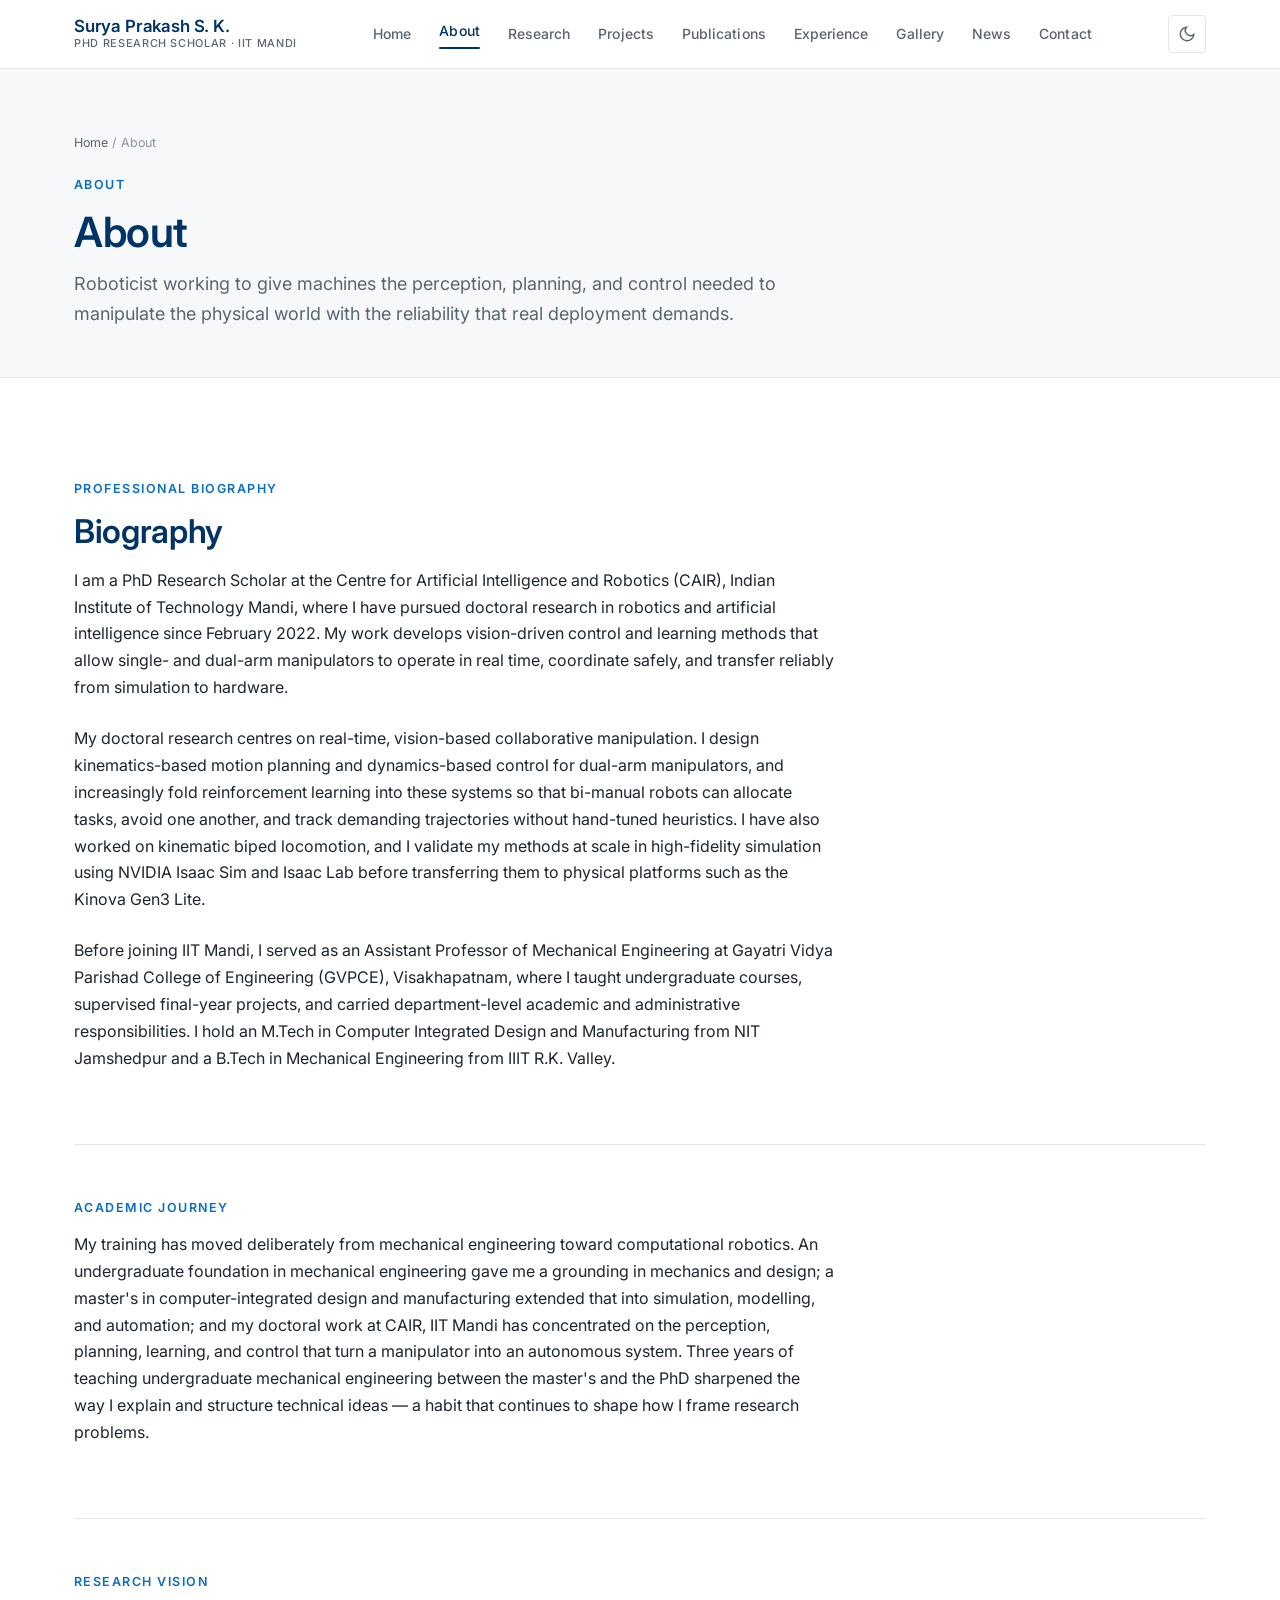
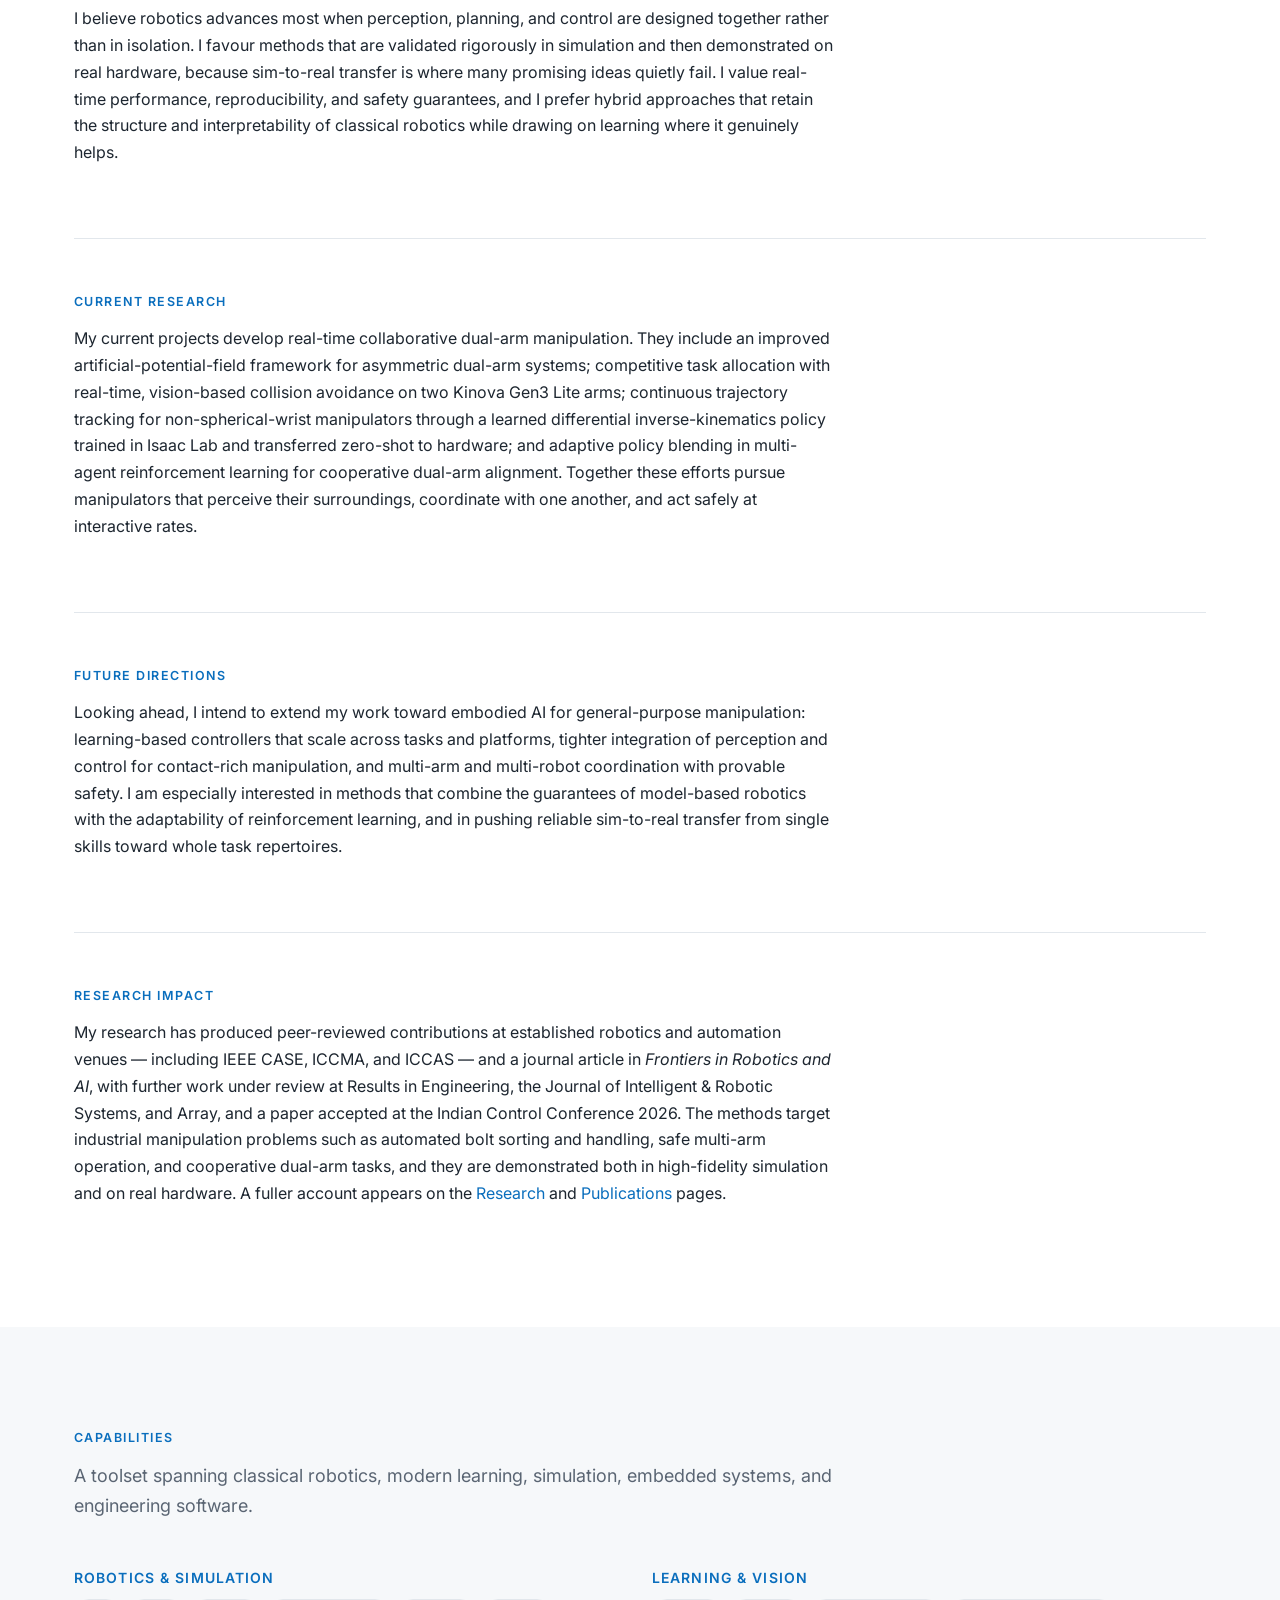
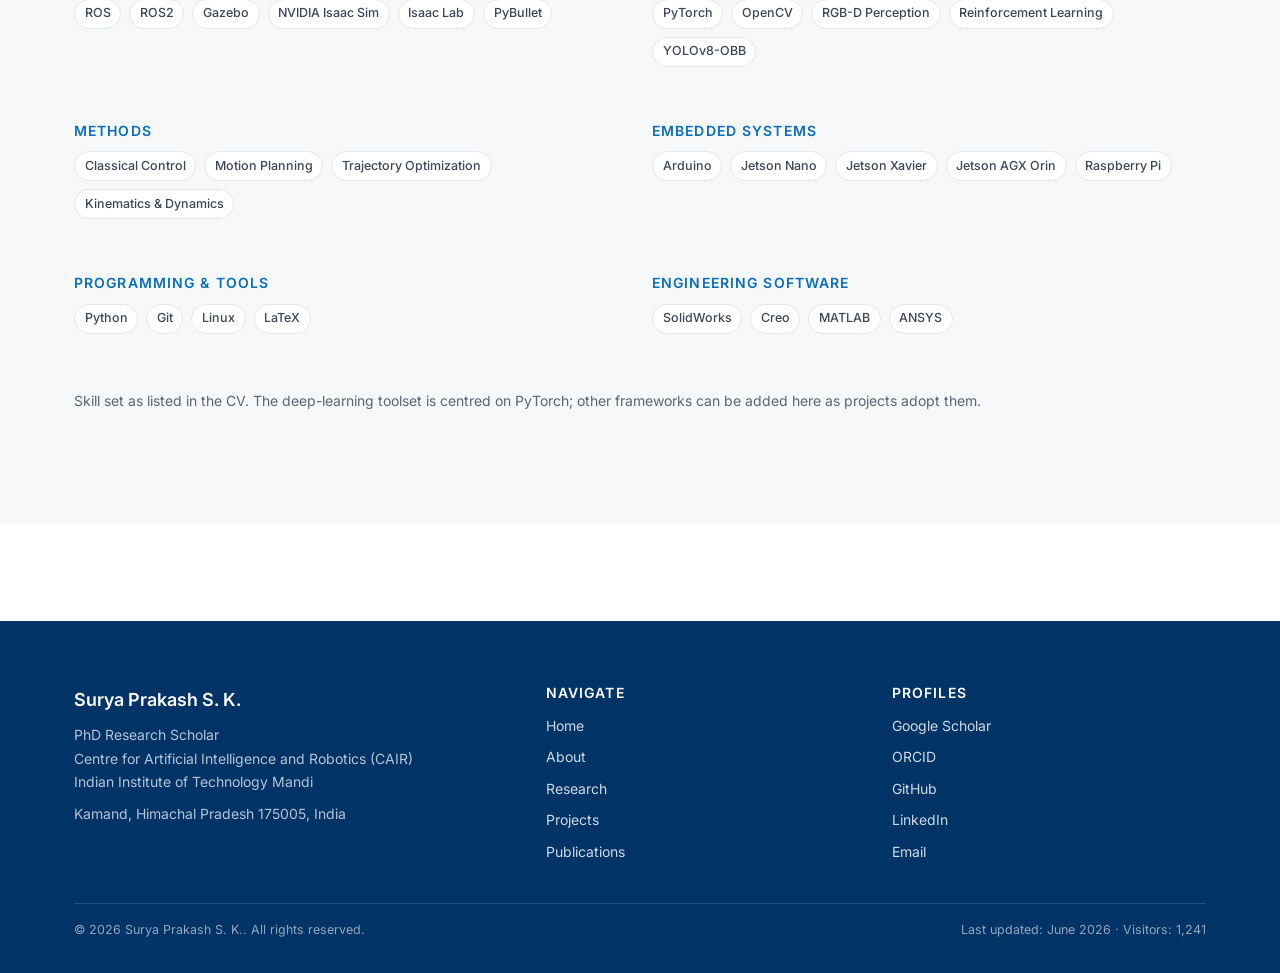
==== commit fec1a3d2: "Cache-bust components.js so the removed Teaching link disappears Co-Authored-By: Claude Sonnet 5.5 <" ====
--- a/about.html
+++ b/about.html
@@ -186,7 +186,7 @@
   <div id="site-footer"></div>
 
   <!-- Scripts (order matters: config → theme → renderers → bootstrap) -->
-  <script src="js/components.js"></script>
+  <script src="js/components.js?v=5"></script>
   <script src="js/darkmode.js"></script>
   <script src="js/main.js"></script>
 </body>
--- a/css/style.css
+++ b/css/style.css
@@ -508,6 +508,8 @@
   margin-bottom: var(--sp-6);
 }
 .feature-card .media-ph { aspect-ratio: 3 / 4; height: 100%; margin: 0; }
+.feature-card .media-ph--fig { aspect-ratio: auto; height: auto; align-self: start; background: #fff; }
+.feature-card .media-ph--fig img { width: 100%; height: auto; display: block; border-radius: var(--radius-sm); }
 .feature-card h3 { font-size: var(--fs-xl); }
 .feature-card .fc-block { margin-bottom: var(--sp-4); }
 .feature-card .fc-block h4 {
@@ -751,8 +753,16 @@
    18. GALLERY
    ========================================================================== */
 .gallery-grid { display: grid; grid-template-columns: repeat(auto-fill, minmax(240px, 1fr)); gap: var(--sp-4); }
+/* Project videos: hover to play, native controls for the play button */
+.proj-video { align-self: start; }
+.proj-video video { width: 100%; aspect-ratio: 16 / 9; object-fit: contain; background: #000; border-radius: var(--radius-sm); border: 1px solid var(--rule); }
+.proj-video__tabs { display: flex; flex-wrap: wrap; gap: var(--sp-2); margin-top: var(--sp-2); }
+.proj-video__tab { font: inherit; font-size: var(--fs-xs); padding: 2px 10px; border: 1px solid var(--rule); border-radius: 999px; background: var(--surface); color: var(--text-soft); cursor: pointer; }
+.proj-video__tab.is-active { background: var(--navy, #1f3a5f); border-color: var(--navy, #1f3a5f); color: #fff; }
+
 .gallery-item { border-radius: var(--radius); overflow: hidden; border: 1px solid var(--rule); }
 .gallery-item .media-ph { aspect-ratio: 4/3; margin: 0; border: 0; border-radius: 0; }
+.gallery-item .media-ph img { width: 100%; height: 100%; object-fit: contain; display: block; background: var(--surface, transparent); }
 .gallery-item .cap { padding: var(--sp-3); font-size: var(--fs-sm); color: var(--text-soft); }
 
 /* ==========================================================================
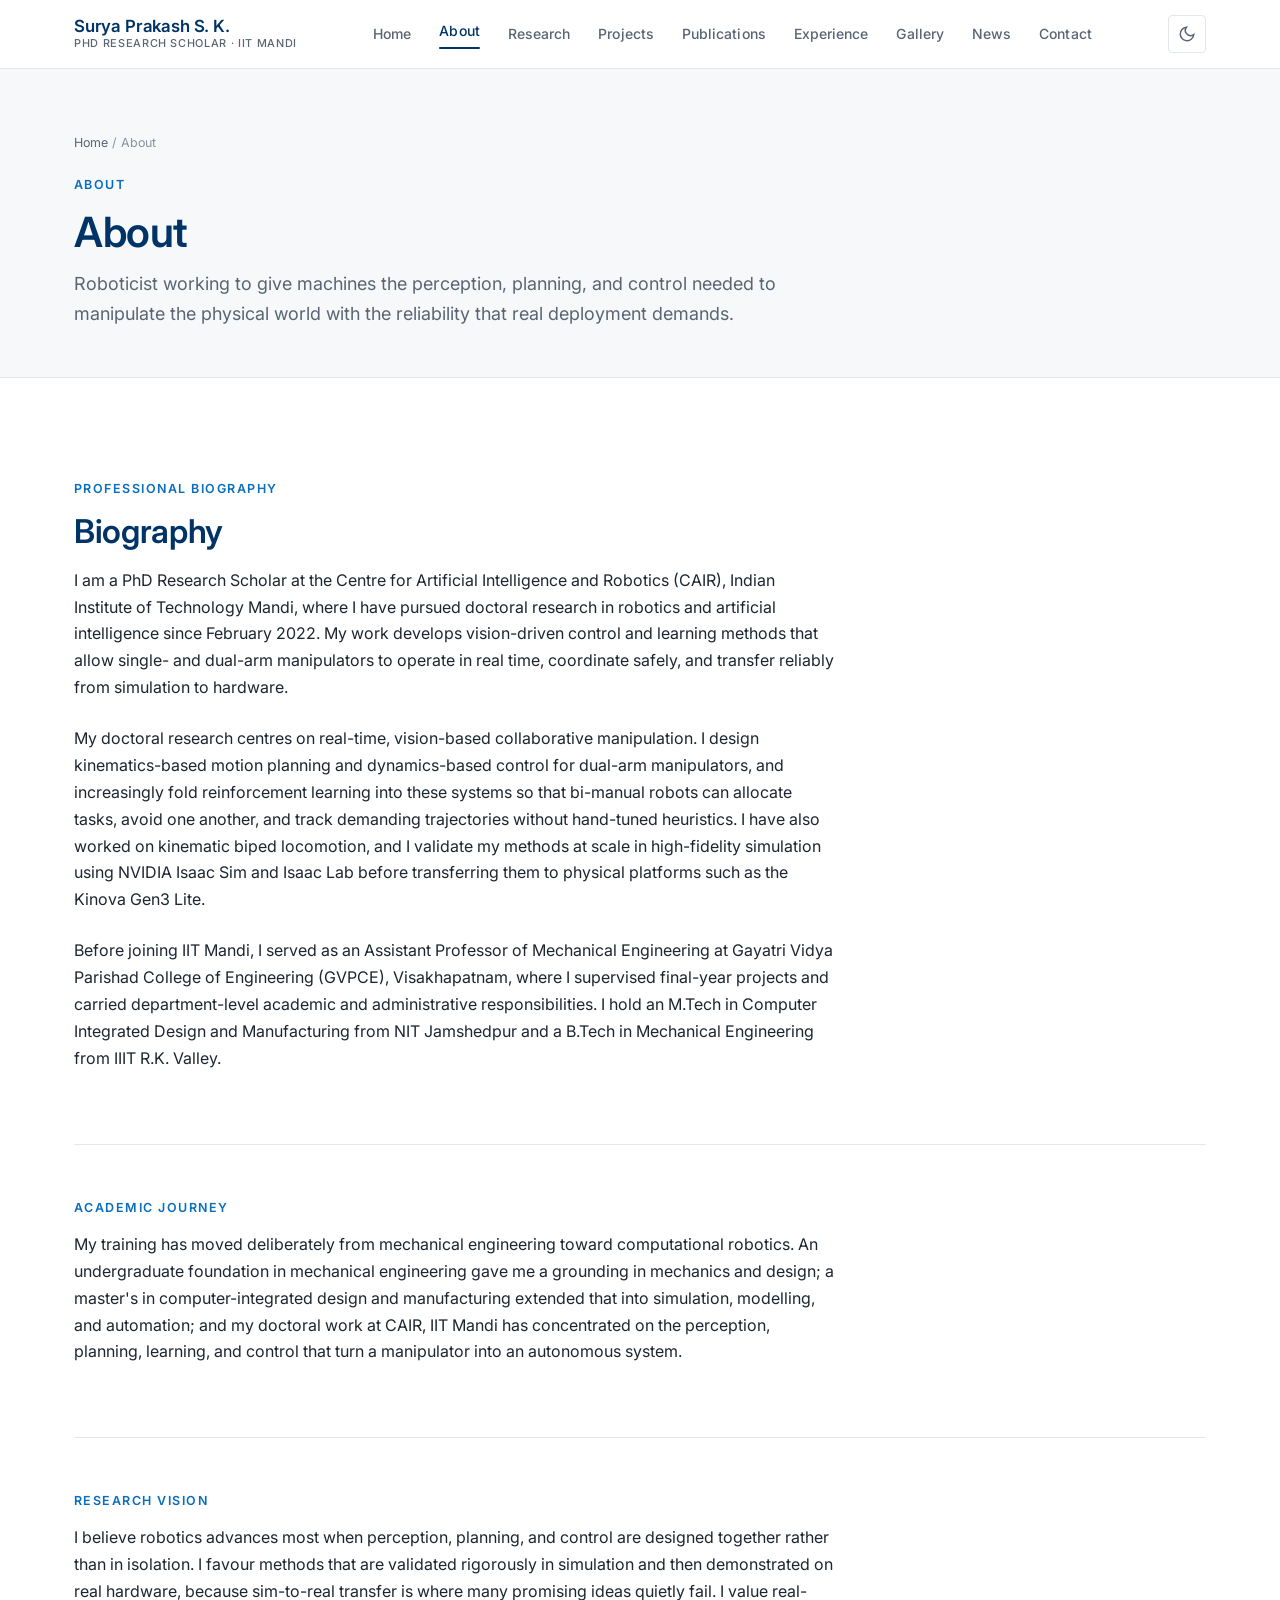
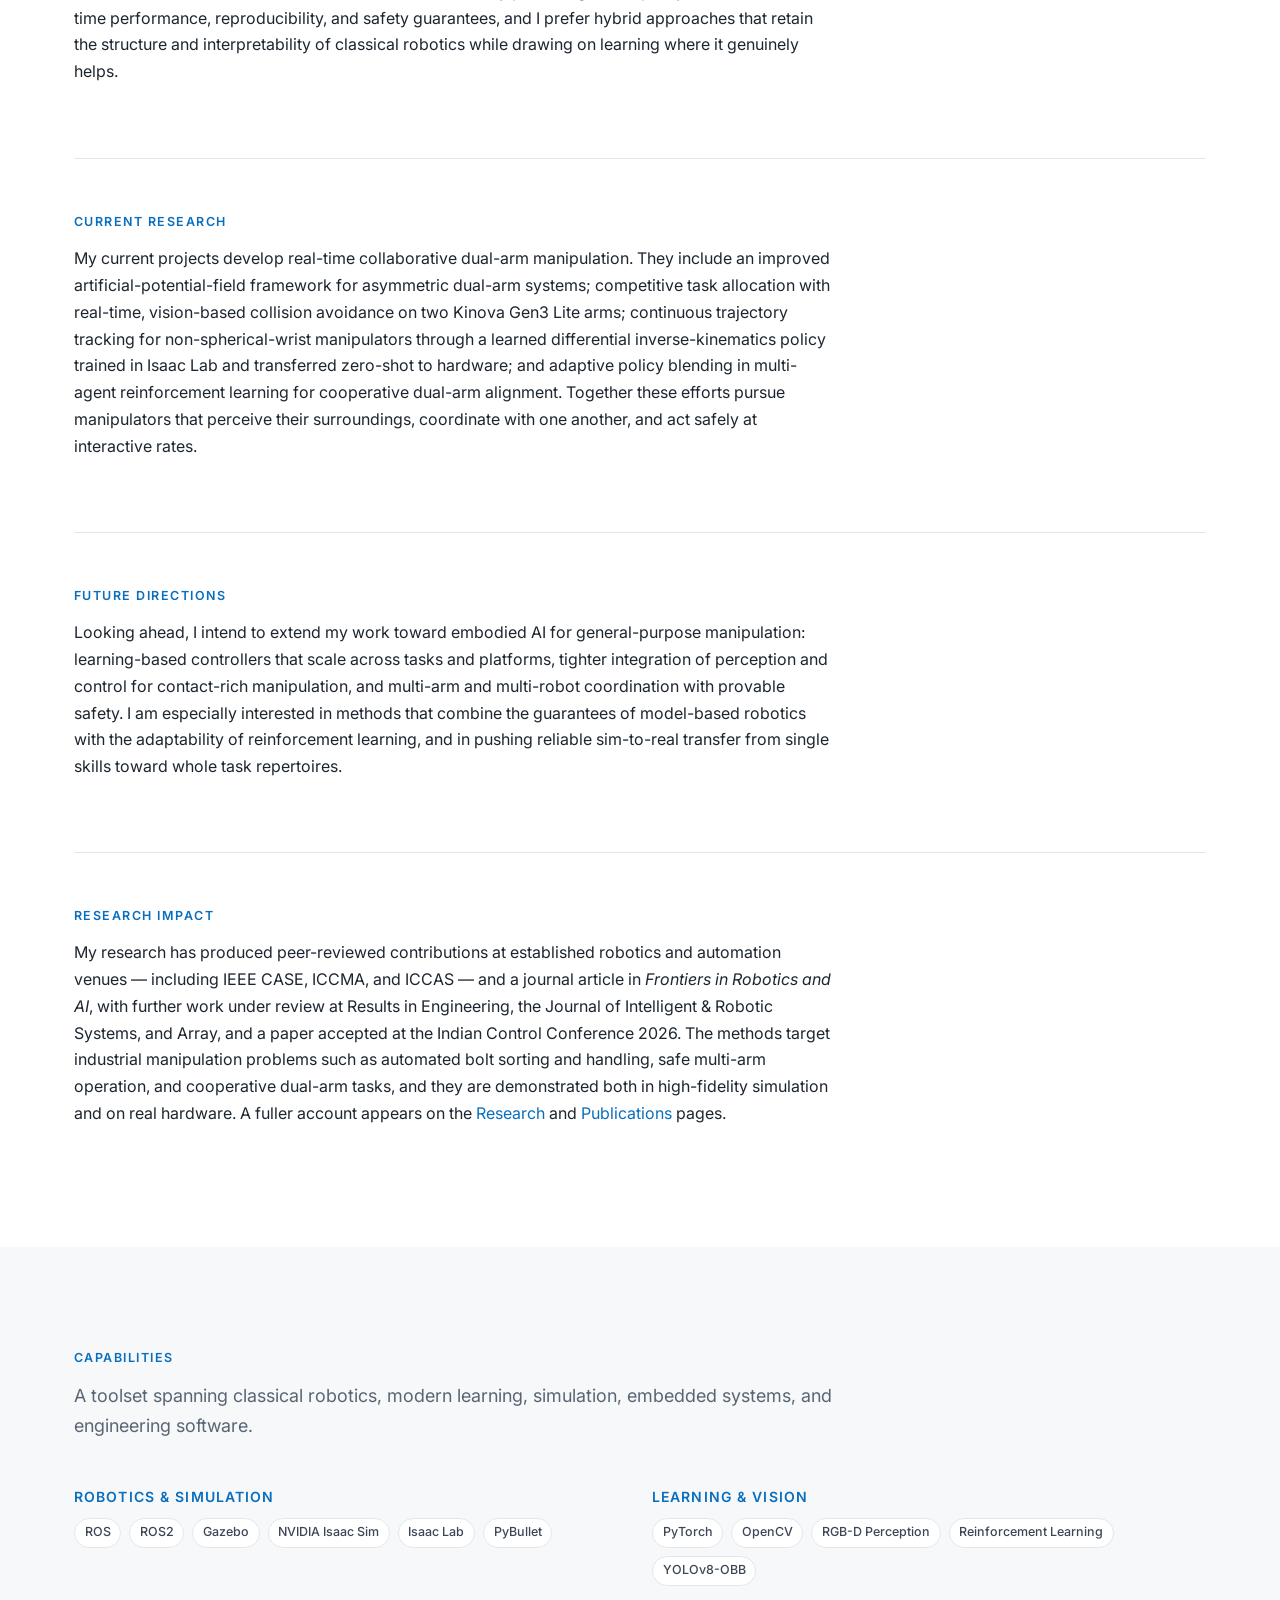
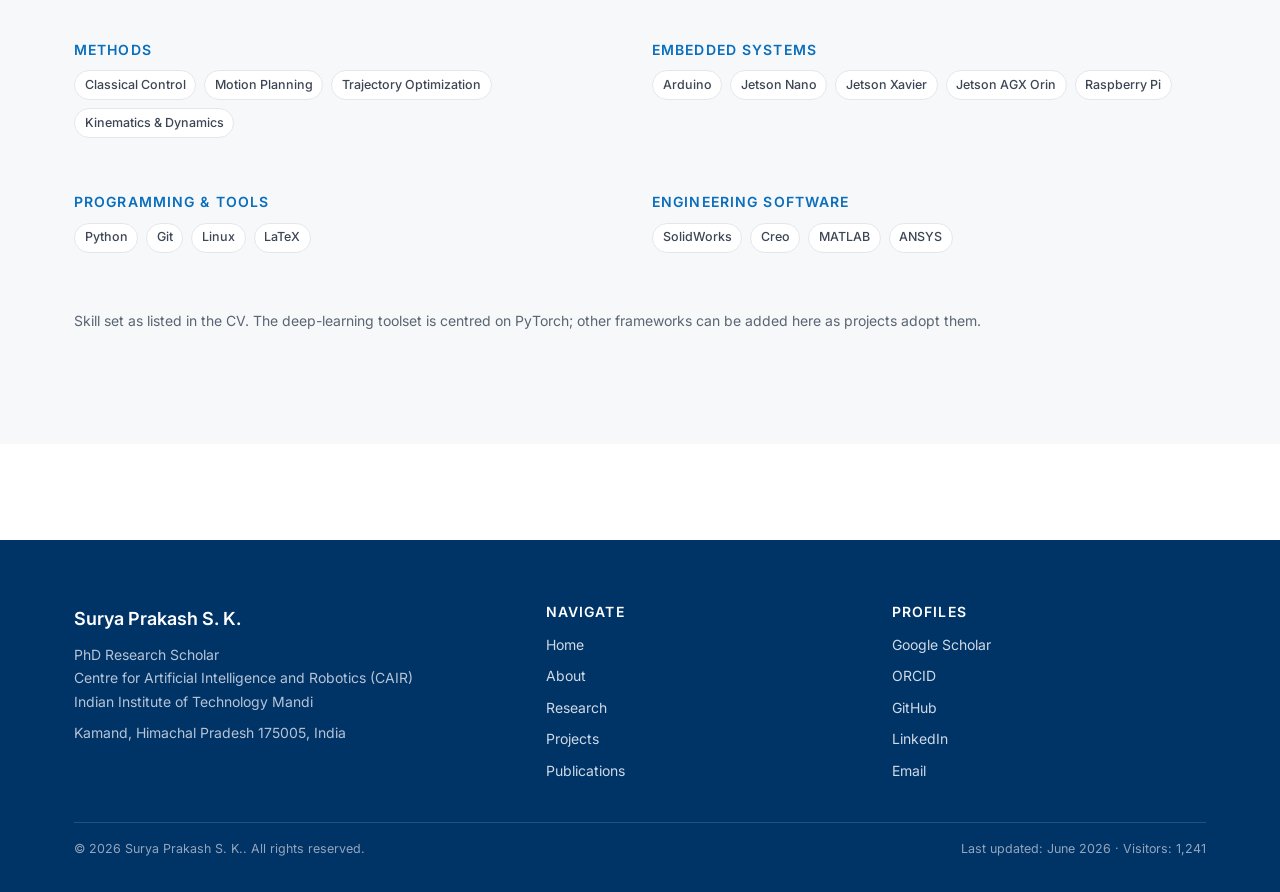
==== commit f9269ac6: "Remove all remaining teaching content from Experience and About Co-Authored-By: Claude Sonnet 5.5 <n" ====
--- a/about.html
+++ b/about.html
@@ -86,14 +86,14 @@
             <h2>Biography</h2>
             <p>I am a PhD Research Scholar at the Centre for Artificial Intelligence and Robotics (CAIR), Indian Institute of Technology Mandi, where I have pursued doctoral research in robotics and artificial intelligence since February 2022. My work develops vision-driven control and learning methods that allow single- and dual-arm manipulators to operate in real time, coordinate safely, and transfer reliably from simulation to hardware.</p>
             <p>My doctoral research centres on real-time, vision-based collaborative manipulation. I design kinematics-based motion planning and dynamics-based control for dual-arm manipulators, and increasingly fold reinforcement learning into these systems so that bi-manual robots can allocate tasks, avoid one another, and track demanding trajectories without hand-tuned heuristics. I have also worked on kinematic biped locomotion, and I validate my methods at scale in high-fidelity simulation using NVIDIA Isaac Sim and Isaac Lab before transferring them to physical platforms such as the Kinova Gen3 Lite.</p>
-            <p>Before joining IIT Mandi, I served as an Assistant Professor of Mechanical Engineering at Gayatri Vidya Parishad College of Engineering (GVPCE), Visakhapatnam, where I taught undergraduate courses, supervised final-year projects, and carried department-level academic and administrative responsibilities. I hold an M.Tech in Computer Integrated Design and Manufacturing from NIT Jamshedpur and a B.Tech in Mechanical Engineering from IIIT R.K. Valley.</p>
+            <p>Before joining IIT Mandi, I served as an Assistant Professor of Mechanical Engineering at Gayatri Vidya Parishad College of Engineering (GVPCE), Visakhapatnam, where I supervised final-year projects and carried department-level academic and administrative responsibilities. I hold an M.Tech in Computer Integrated Design and Manufacturing from NIT Jamshedpur and a B.Tech in Mechanical Engineering from IIIT R.K. Valley.</p>
           </div>
 
           <hr class="rule">
 
           <div class="prose reveal">
             <span class="eyebrow">Academic journey</span>
-            <p>My training has moved deliberately from mechanical engineering toward computational robotics. An undergraduate foundation in mechanical engineering gave me a grounding in mechanics and design; a master's in computer-integrated design and manufacturing extended that into simulation, modelling, and automation; and my doctoral work at CAIR, IIT Mandi has concentrated on the perception, planning, learning, and control that turn a manipulator into an autonomous system. Three years of teaching undergraduate mechanical engineering between the master's and the PhD sharpened the way I explain and structure technical ideas — a habit that continues to shape how I frame research problems.</p>
+            <p>My training has moved deliberately from mechanical engineering toward computational robotics. An undergraduate foundation in mechanical engineering gave me a grounding in mechanics and design; a master's in computer-integrated design and manufacturing extended that into simulation, modelling, and automation; and my doctoral work at CAIR, IIT Mandi has concentrated on the perception, planning, learning, and control that turn a manipulator into an autonomous system.</p>
           </div>
 
           <hr class="rule">
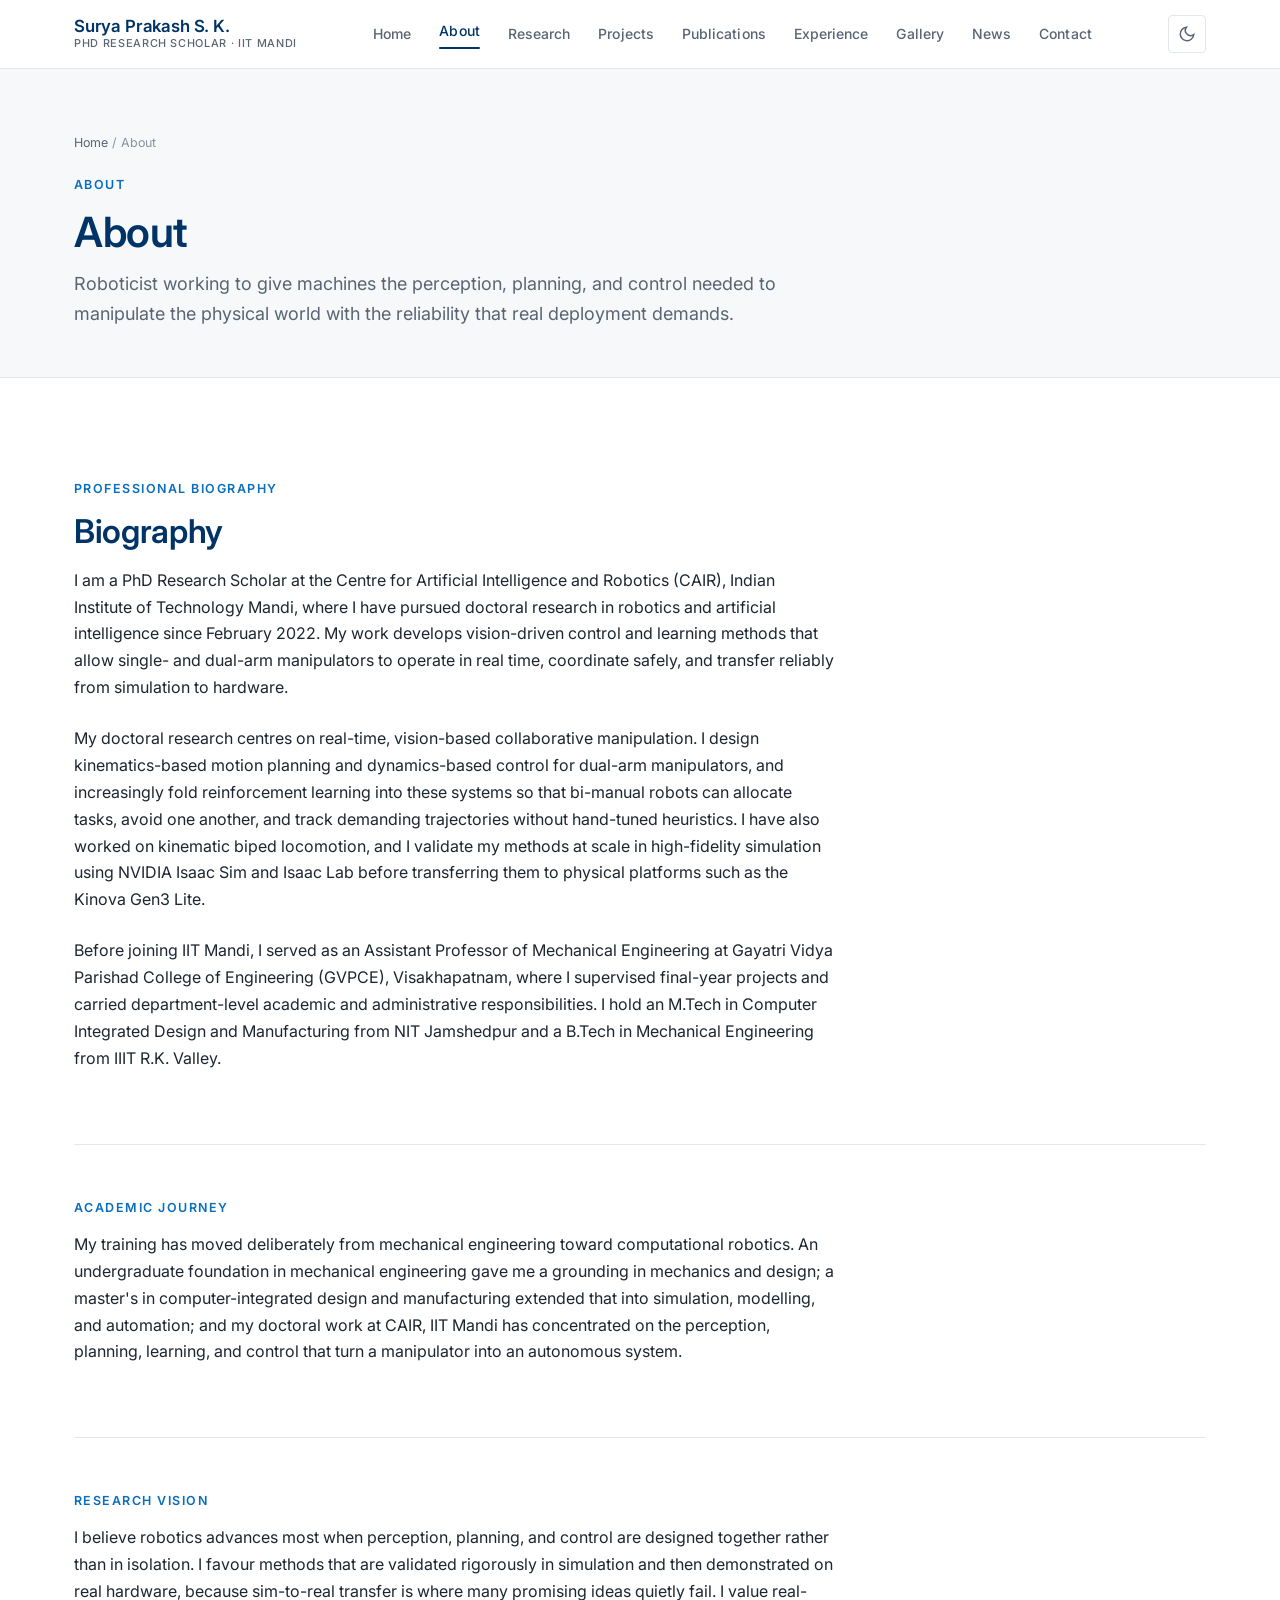
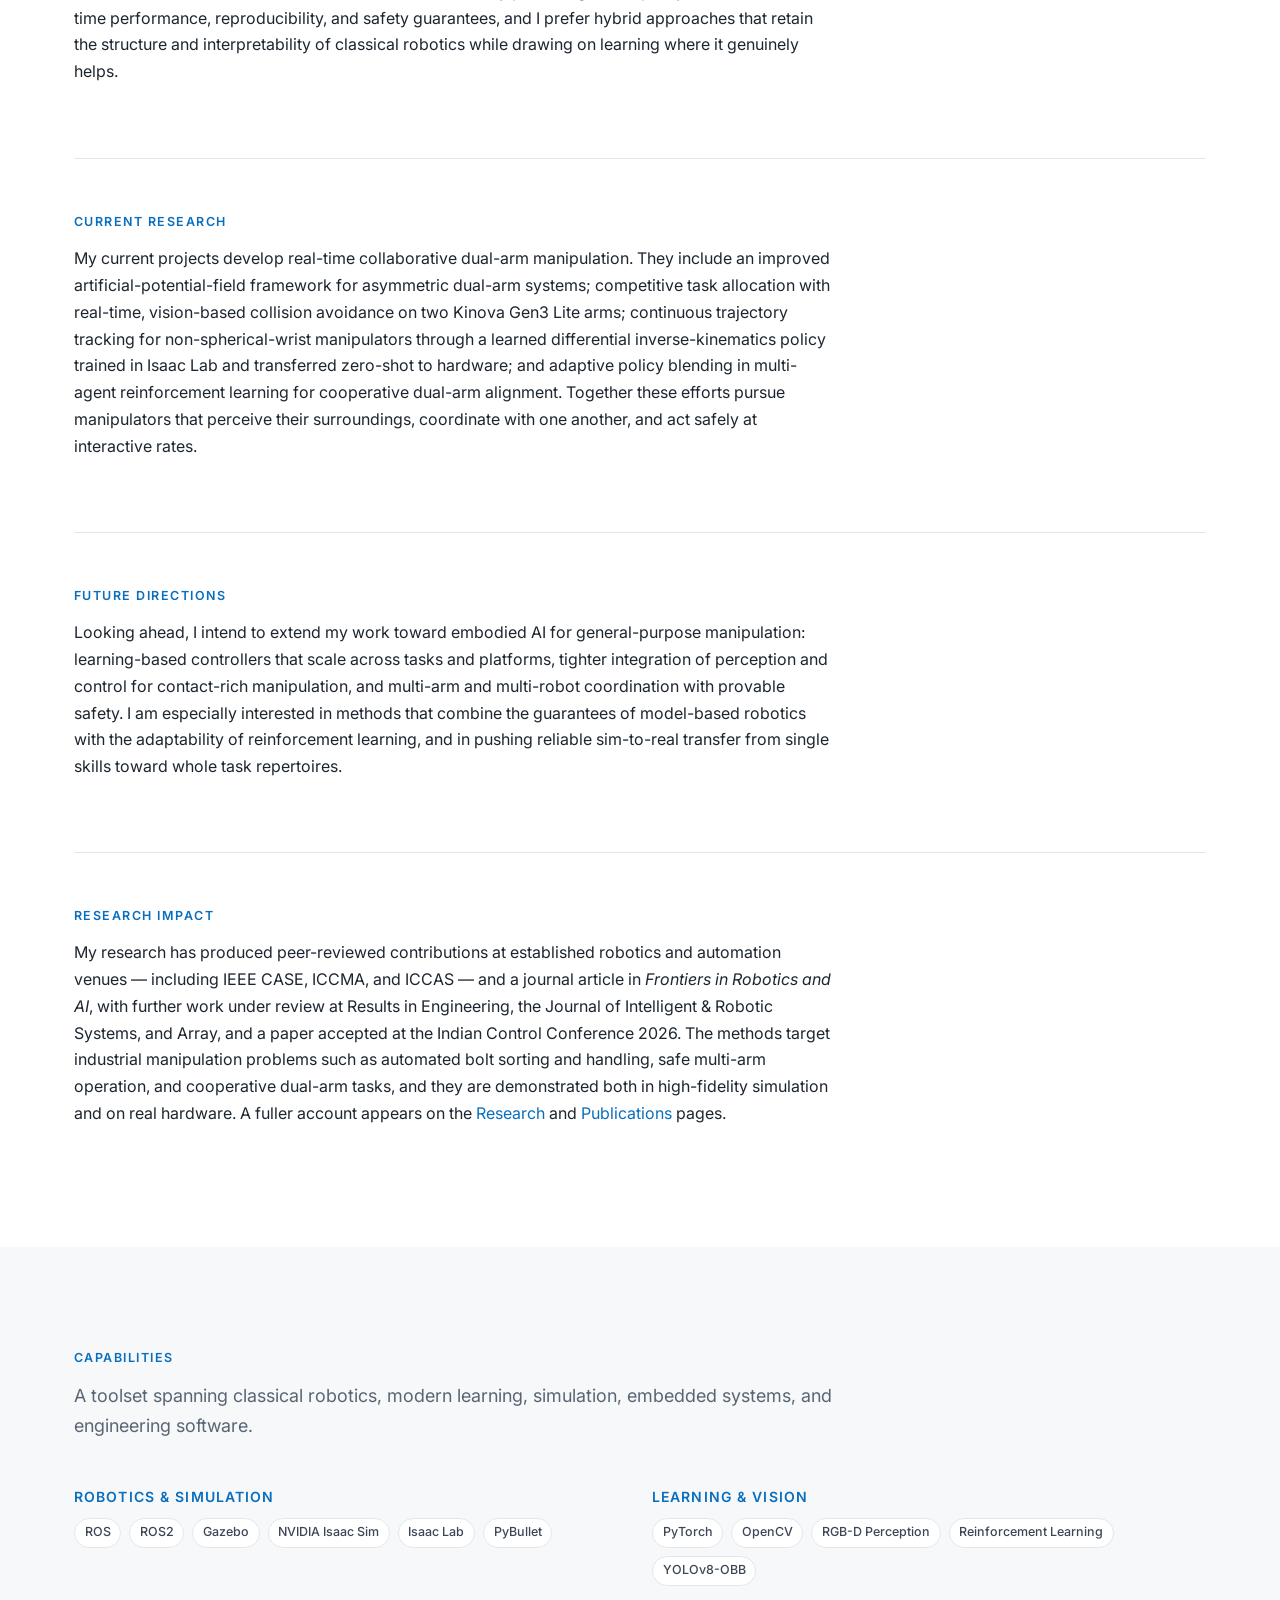
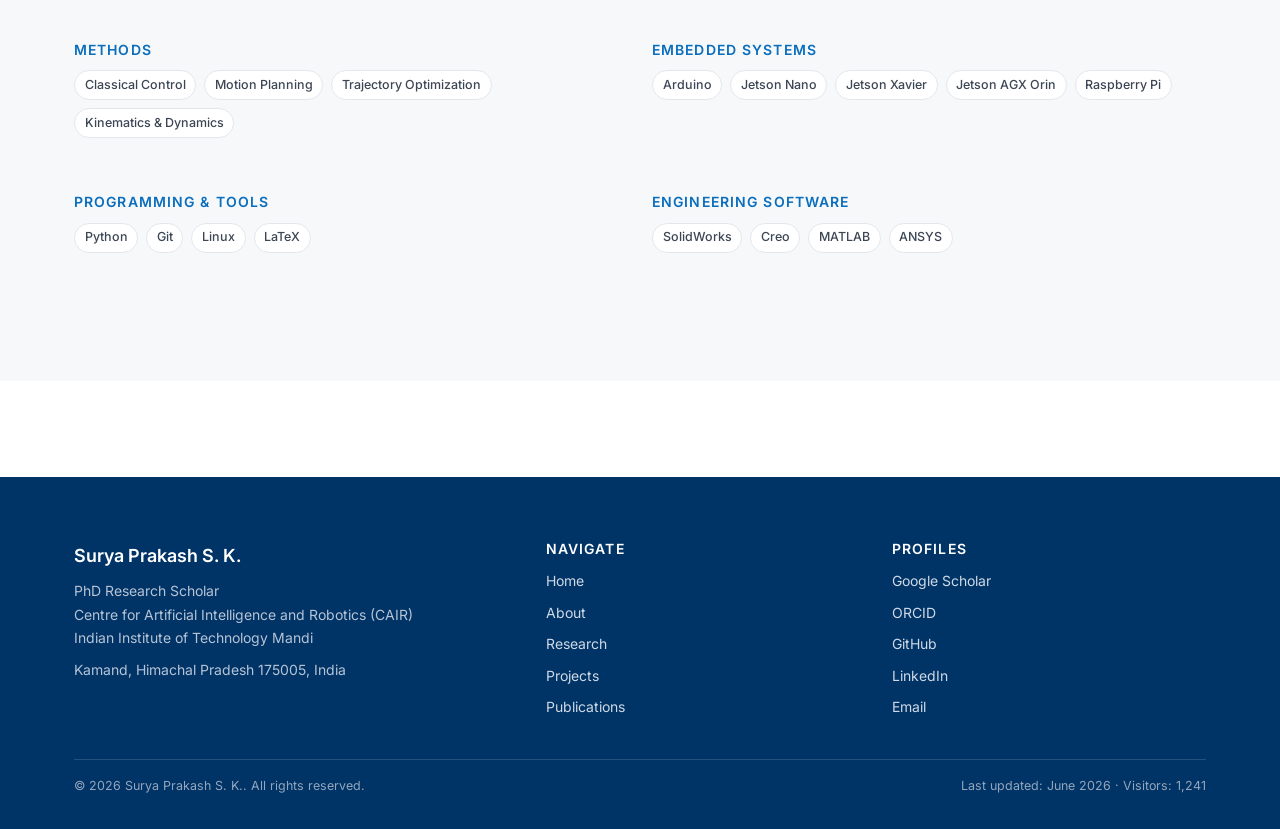
==== commit e0508774: "Remove authoring notes from About, Publications and Gallery Co-Authored-By: Claude Sonnet 5.5 <norep" ====
--- a/about.html
+++ b/about.html
@@ -177,7 +177,6 @@
             </div>
           </div>
         </div>
-        <p class="muted" style="margin-top: var(--sp-5); font-size: var(--fs-sm);">Skill set as listed in the CV. The deep-learning toolset is centred on PyTorch; other frameworks can be added here as projects adopt them.</p>
       </div>
     </section>
   </main>
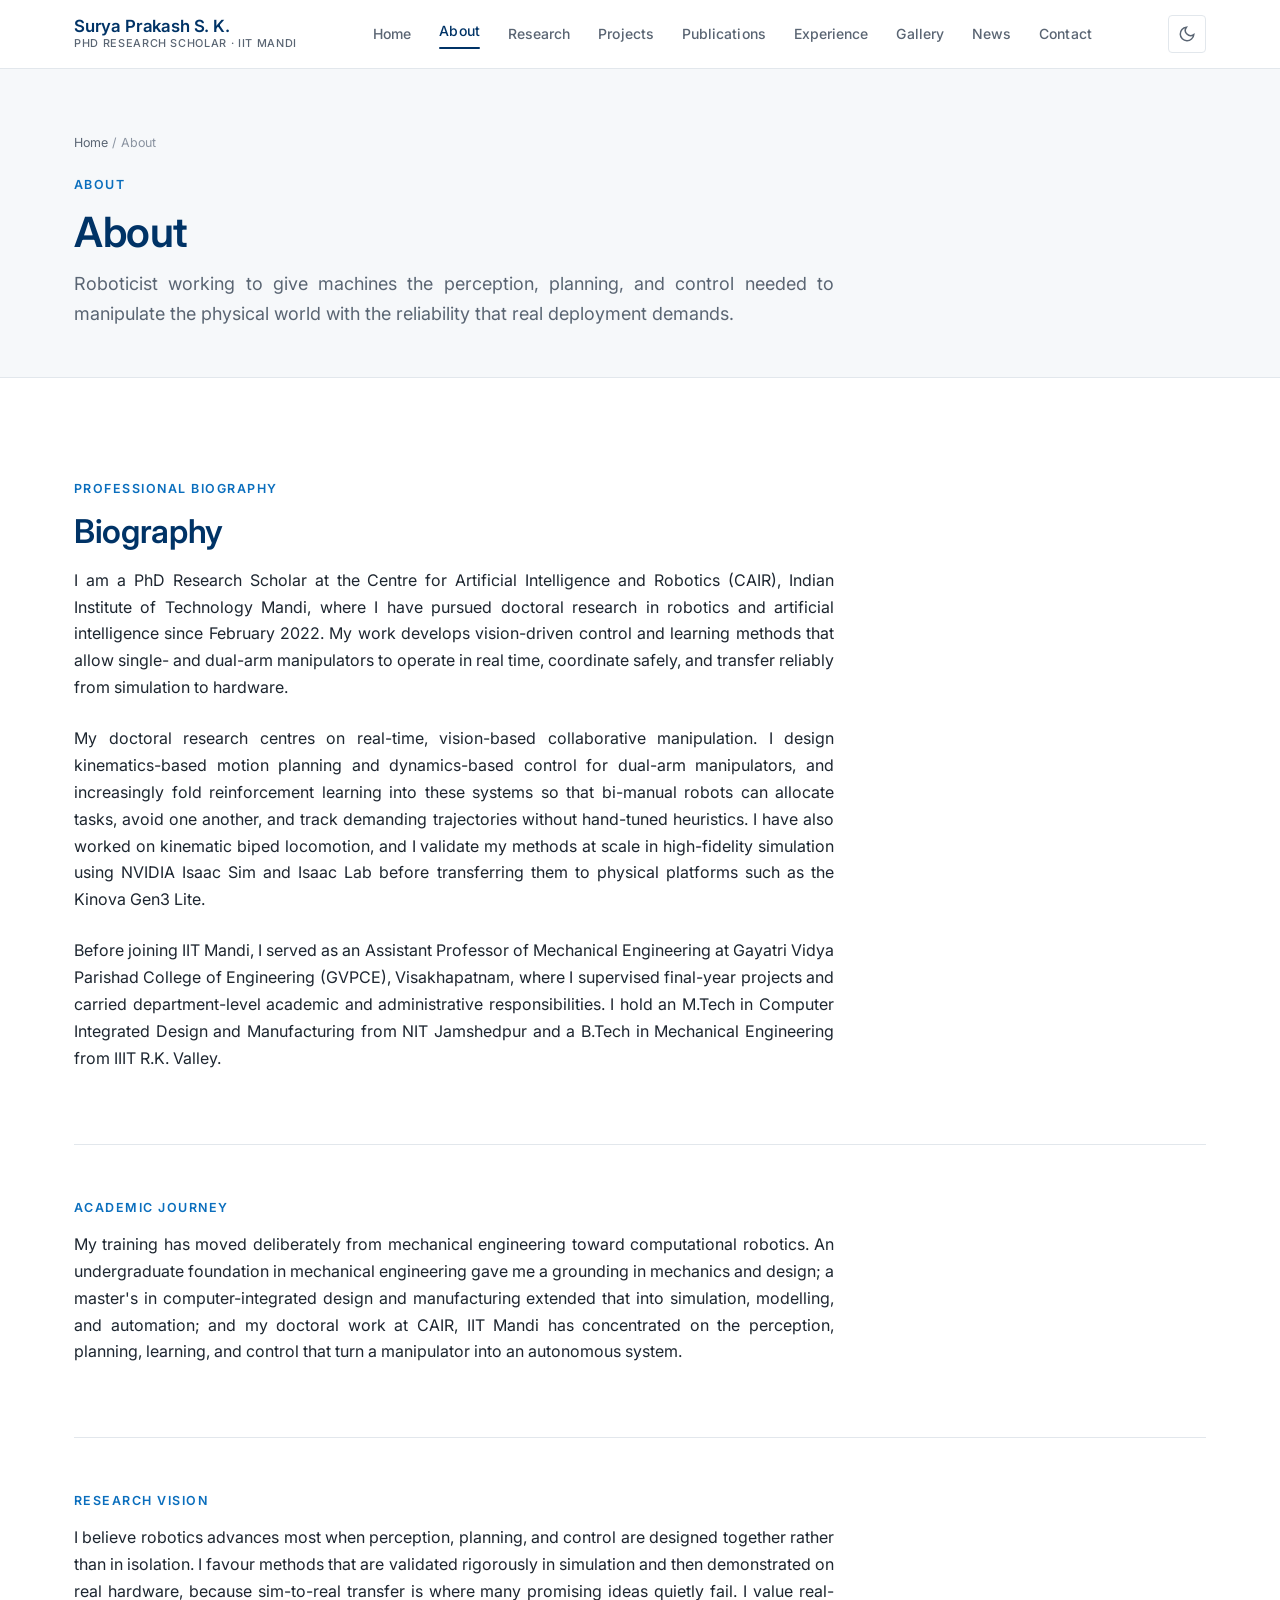
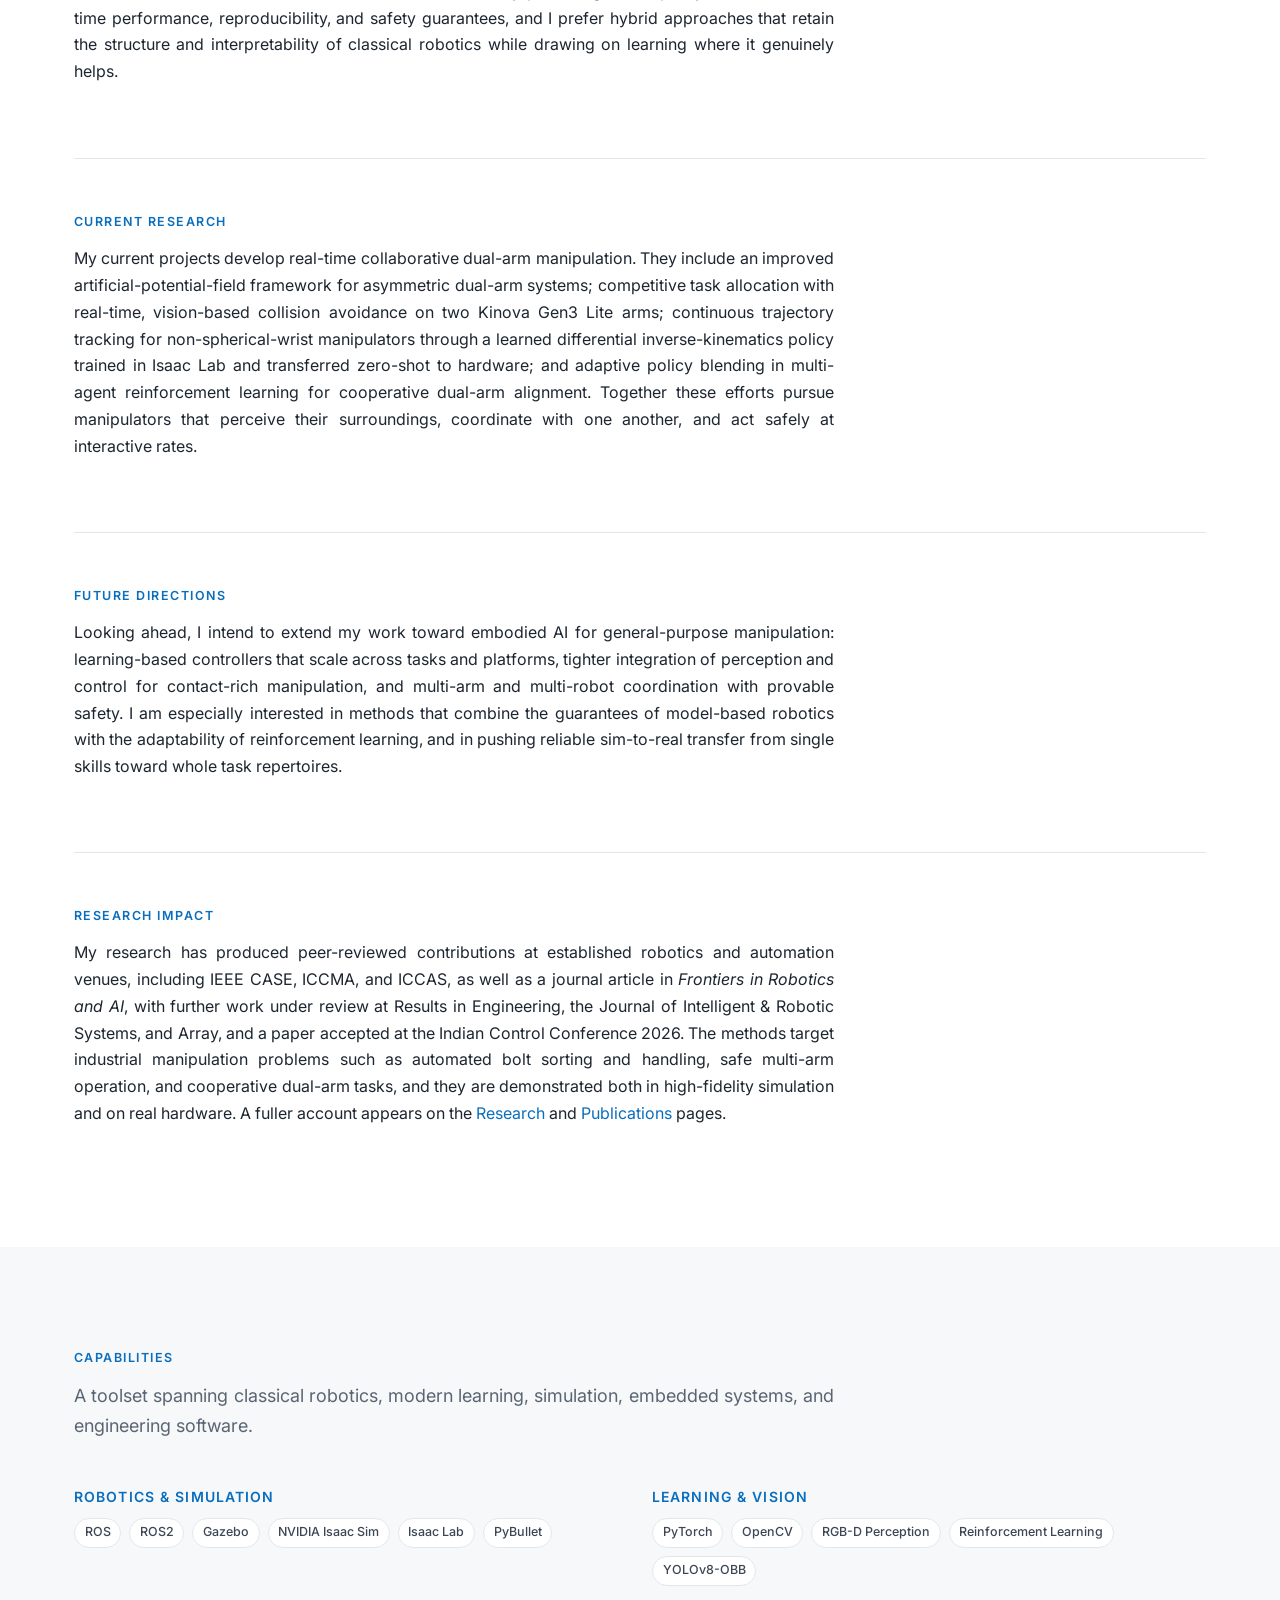
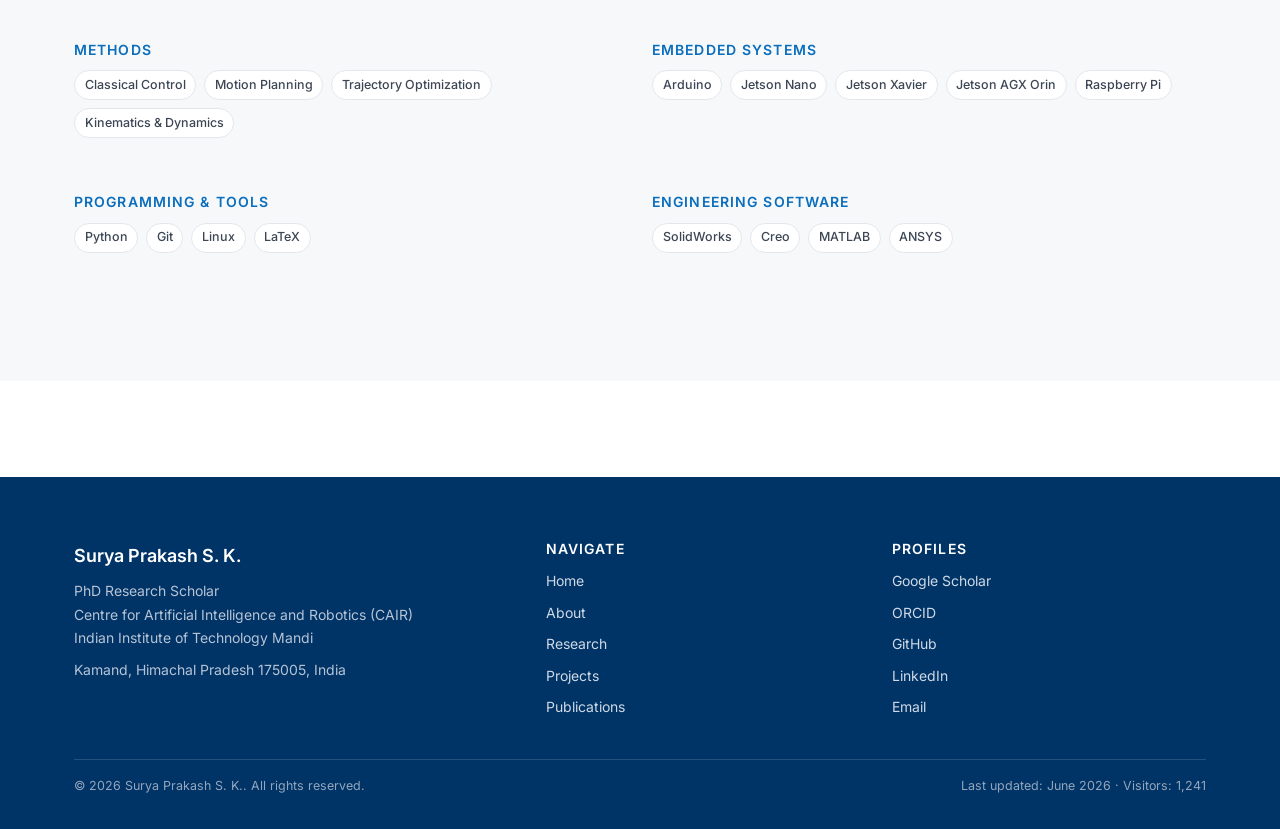
==== commit 69c2a3c4: "Justify body text and replace em dashes with clearer punctuation Co-Authored-By: Claude Sonnet 5.5 <" ====
--- a/about.html
+++ b/about.html
@@ -3,17 +3,17 @@
 <head>
   <meta charset="UTF-8">
   <meta name="viewport" content="width=device-width, initial-scale=1.0">
-  <title>About — Surya Prakash S. K. | Robotics &amp; AI, IIT Mandi</title>
+  <title>About | Surya Prakash S. K. | Robotics &amp; AI, IIT Mandi</title>
   <meta name="description" content="Biography, academic journey, research vision and philosophy of Surya Prakash S. K., PhD Research Scholar at CAIR, IIT Mandi.">
   <meta name="author" content="Surya Prakash S. K.">
   <meta name="keywords" content="Robotics, Robot Learning, Reinforcement Learning, Dual-Arm Manipulation, Motion Planning, Computer Vision, Embodied AI, Isaac Sim, Isaac Lab, IIT Mandi, CAIR">
-  <link rel="canonical" href="https://suryaroboticarm.github.io/mesksp.github.io/about.html">
+  <link rel="canonical" href="https://suryaroboticarm.github.io/about.html">
 
   <!-- Open Graph / social -->
   <meta property="og:type" content="profile">
-  <meta property="og:title" content="About — Surya Prakash S. K.">
+  <meta property="og:title" content="About | Surya Prakash S. K.">
   <meta property="og:description" content="Biography, research vision, and philosophy.">
-  <meta property="og:url" content="https://suryaroboticarm.github.io/mesksp.github.io/about.html">
+  <meta property="og:url" content="https://suryaroboticarm.github.io/about.html">
   <meta name="twitter:card" content="summary">
 
   <!-- Fonts -->
@@ -22,7 +22,7 @@
   <link href="https://fonts.googleapis.com/css2?family=Inter:wght@400;500;600;700&family=Source+Serif+4:opsz,wght@8..60,400;8..60,600&family=Source+Sans+3:wght@400;600&family=JetBrains+Mono:wght@400;500&display=swap" rel="stylesheet">
 
   <!-- Stylesheets -->
-  <link rel="stylesheet" href="css/style.css">
+  <link rel="stylesheet" href="css/style.css?v=6">
   <link rel="stylesheet" href="css/responsive.css">
   <link rel="stylesheet" href="css/animations.css">
 
@@ -55,7 +55,7 @@
       "name": "Centre for Artificial Intelligence and Robotics (CAIR), IIT Mandi"
     },
     "email": "mailto:s.surya1754@gmail.com",
-    "url": "https://suryaroboticarm.github.io/mesksp.github.io/",
+    "url": "https://suryaroboticarm.github.io/",
     "sameAs": ["https://www.linkedin.com/in/surya-prakash-s-k-7517b2157/"],
     "knowsAbout": ["Robotics", "Robot Learning", "Reinforcement Learning", "Motion Planning", "Computer Vision", "Vision-Based Manipulation", "Dual-Arm Manipulation", "Embodied AI", "Robot Control"]
   }
@@ -121,7 +121,7 @@
 
           <div class="prose reveal">
             <span class="eyebrow">Research impact</span>
-            <p>My research has produced peer-reviewed contributions at established robotics and automation venues — including IEEE CASE, ICCMA, and ICCAS — and a journal article in <em>Frontiers in Robotics and AI</em>, with further work under review at Results in Engineering, the Journal of Intelligent &amp; Robotic Systems, and Array, and a paper accepted at the Indian Control Conference 2026. The methods target industrial manipulation problems such as automated bolt sorting and handling, safe multi-arm operation, and cooperative dual-arm tasks, and they are demonstrated both in high-fidelity simulation and on real hardware. A fuller account appears on the <a href="research.html">Research</a> and <a href="publications.html">Publications</a> pages.</p>
+            <p>My research has produced peer-reviewed contributions at established robotics and automation venues, including IEEE CASE, ICCMA, and ICCAS, as well as a journal article in <em>Frontiers in Robotics and AI</em>, with further work under review at Results in Engineering, the Journal of Intelligent &amp; Robotic Systems, and Array, and a paper accepted at the Indian Control Conference 2026. The methods target industrial manipulation problems such as automated bolt sorting and handling, safe multi-arm operation, and cooperative dual-arm tasks, and they are demonstrated both in high-fidelity simulation and on real hardware. A fuller account appears on the <a href="research.html">Research</a> and <a href="publications.html">Publications</a> pages.</p>
           </div>
         </div>
       </div>
@@ -185,7 +185,7 @@
   <div id="site-footer"></div>
 
   <!-- Scripts (order matters: config → theme → renderers → bootstrap) -->
-  <script src="js/components.js?v=5"></script>
+  <script src="js/components.js?v=6"></script>
   <script src="js/darkmode.js"></script>
   <script src="js/main.js"></script>
 </body>
--- a/css/style.css
+++ b/css/style.css
@@ -1,5 +1,5 @@
 /* ==========================================================================
-   Surya Prakash S. K. — Academic Research Website
+   Surya Prakash S. K.: Academic Research Website
    style.css  |  Core design system: tokens, typography, layout, components
    --------------------------------------------------------------------------
    Section index:
@@ -829,3 +829,17 @@
   overflow: hidden; clip: rect(0,0,0,0); white-space: nowrap; border: 0;
 }
 .loading { color: var(--text-faint); font-size: var(--fs-sm); padding: var(--sp-5); }
+
+/* Justified body text (hyphenation keeps word spacing even) */
+main p, .pub__abstract, .fc-block p {
+  text-align: justify;
+  text-justify: inter-word;
+  hyphens: auto;
+  -webkit-hyphens: auto;
+}
+main .text-center, main .text-center p, main p.text-center,
+.stat, .stat p, .theme-card p.card__meta, .card__meta, .breadcrumb {
+  text-align: center;
+  hyphens: manual;
+}
+.card__meta, .breadcrumb { text-align: left; }
